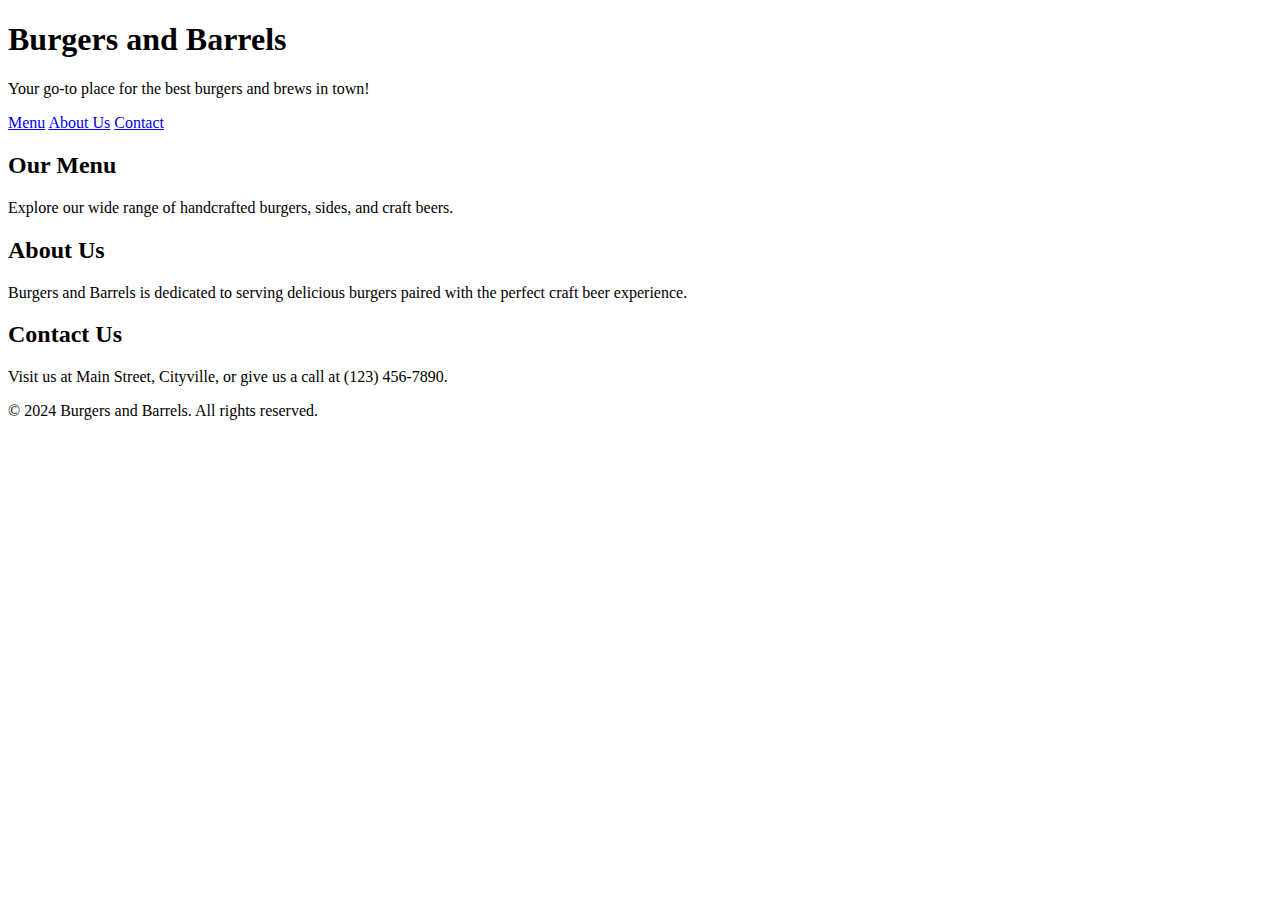
==== burgers/index.html @ b440b51f "Add files via upload" ====
<!DOCTYPE html>
<html lang="en">
<head>
    <meta charset="UTF-8">
    <meta http-equiv="X-UA-Compatible" content="IE=edge">
    <meta name="viewport" content="width=device-width, initial-scale=1.0">
    <title>Burgers and Barrels</title>
    <link rel="stylesheet" href="styles.css"> <!-- Link to external CSS -->
</head>
<body>

    <!-- Header -->
    <header>
        <h1>Burgers and Barrels</h1>
        <p>Your go-to place for the best burgers and brews in town!</p>
    </header>

    <!-- Navigation Bar -->
    <nav>
        <a href="#menu">Menu</a>
        <a href="#about">About Us</a>
        <a href="#contact">Contact</a>
    </nav>

    <!-- Main Content -->
    <main>
        <section id="menu">
            <h2>Our Menu</h2>
            <p>Explore our wide range of handcrafted burgers, sides, and craft beers.</p>
        </section>

        <section id="about">
            <h2>About Us</h2>
            <p>Burgers and Barrels is dedicated to serving delicious burgers paired with the perfect craft beer experience.</p>
        </section>

        <section id="contact">
            <h2>Contact Us</h2>
            <p>Visit us at Main Street, Cityville, or give us a call at (123) 456-7890.</p>
        </section>
    </main>

    <!-- Footer -->
    <footer>
        <p>&copy; 2024 Burgers and Barrels. All rights reserved.</p>
    </footer>

</body>
</html>
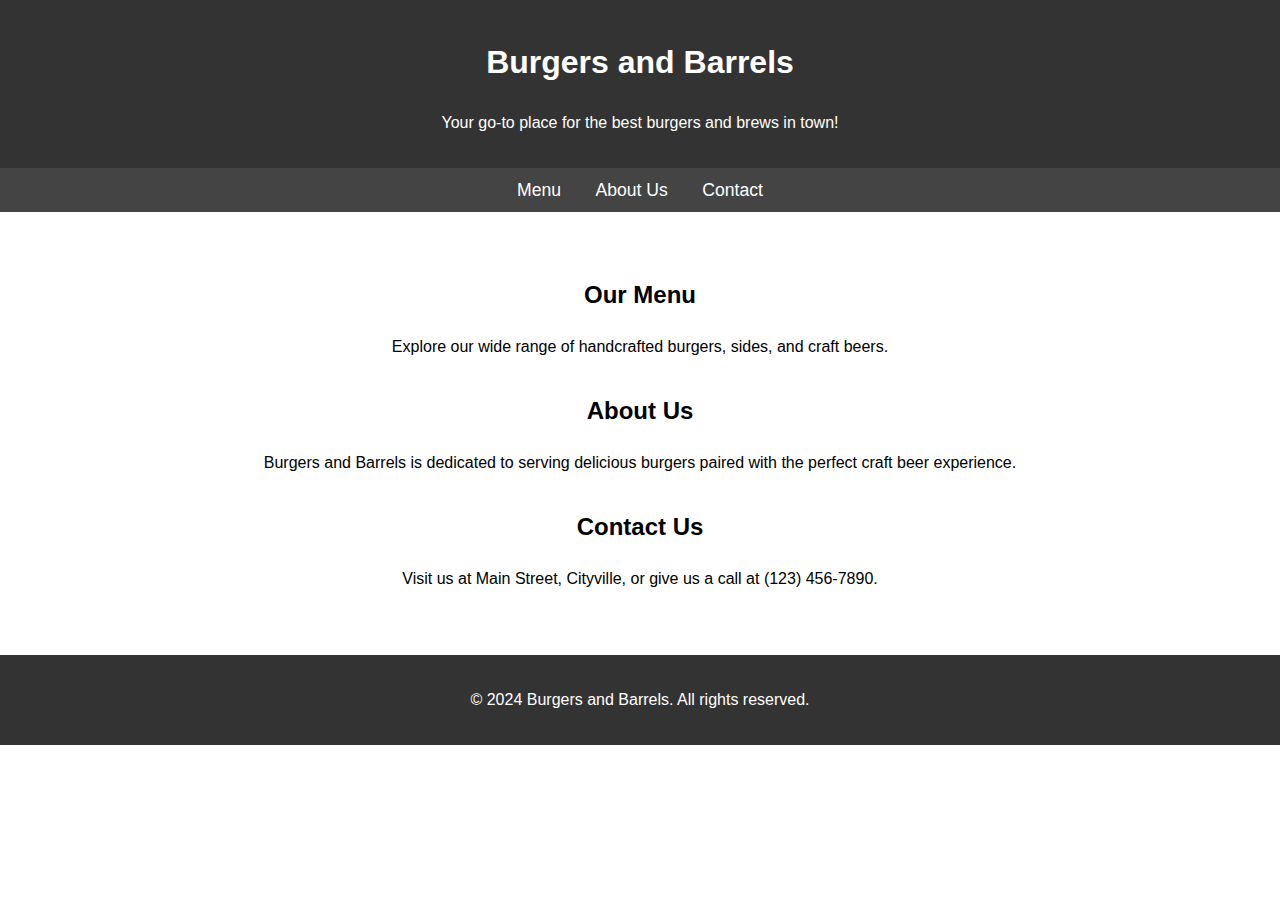
==== commit 80254346: "Update index.html" ====
--- a/burgers/index.html
+++ b/burgers/index.html
@@ -5,7 +5,7 @@
     <meta http-equiv="X-UA-Compatible" content="IE=edge">
     <meta name="viewport" content="width=device-width, initial-scale=1.0">
     <title>Burgers and Barrels</title>
-    <link rel="stylesheet" href="styles.css"> <!-- Link to external CSS -->
+    <link rel="stylesheet" href="style.css"> <!-- Link to external CSS -->
 </head>
 <body>
 
--- a/burgers/style.css
+++ b/burgers/style.css
@@ -0,0 +1,45 @@
+body {
+  font-family: Arial, sans-serif;
+  margin: 0;
+  padding: 0;
+  line-height: 1.6;
+}
+
+header {
+  background-color: #333;
+  color: #fff;
+  text-align: center;
+  padding: 1rem 0;
+}
+
+nav {
+  background-color: #444;
+  padding: 0.5rem;
+  text-align: center;
+}
+
+nav a {
+  color: #fff;
+  margin: 0 15px;
+  text-decoration: none;
+  font-size: 1.1rem;
+}
+
+main {
+  padding: 2rem;
+  text-align: center;
+}
+
+section {
+  margin: 2rem 0;
+}
+
+footer {
+  background-color: #333;
+  color: #fff;
+  text-align: center;
+  padding: 1rem 0;
+  position: relative;
+  bottom: 0;
+  width: 100%;
+}
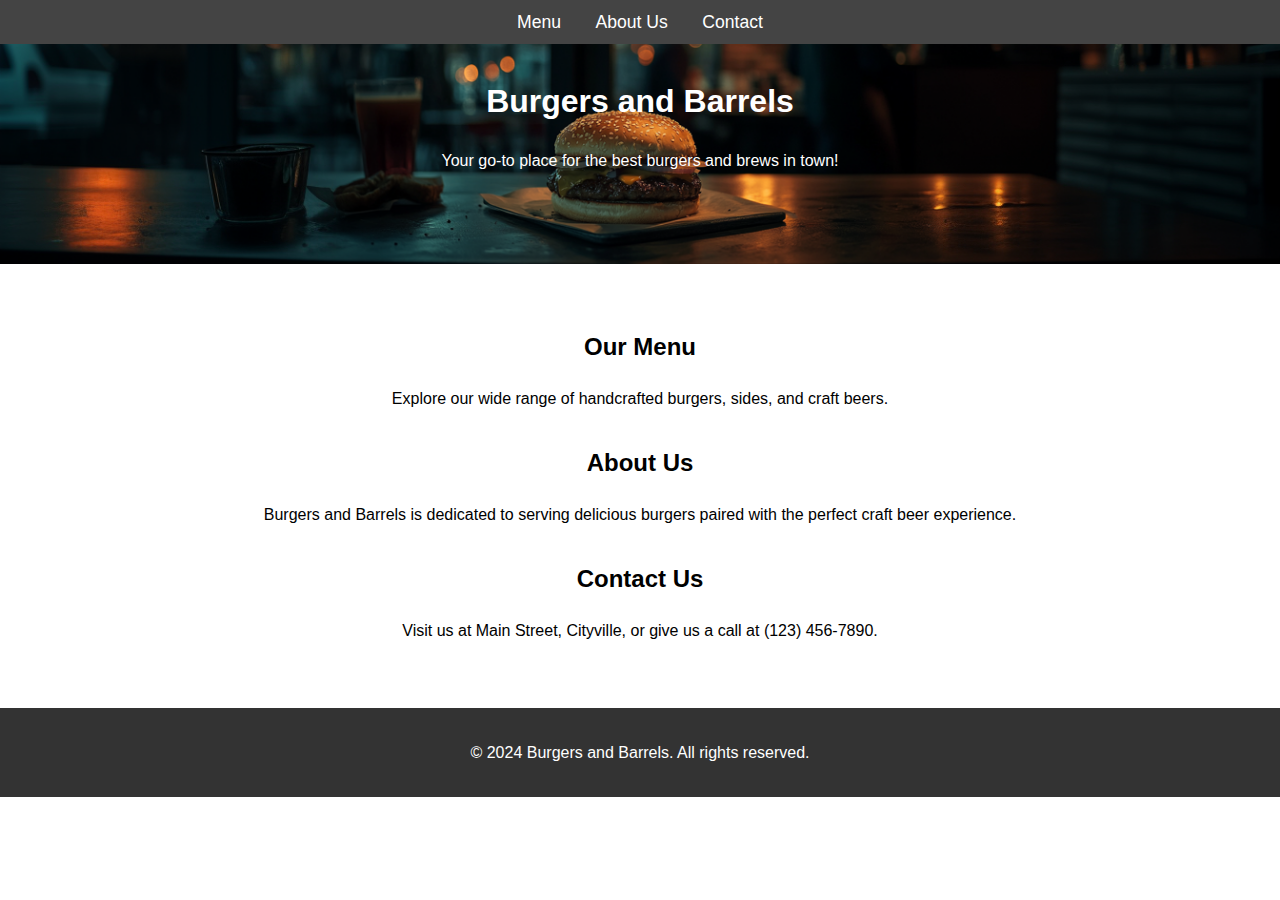
==== commit 25018241: "Add files via upload" ====
--- a/burgers/index.html
+++ b/burgers/index.html
@@ -8,6 +8,11 @@
     <link rel="stylesheet" href="style.css"> <!-- Link to external CSS -->
 </head>
 <body>
+    <nav>
+        <a href="#menu">Menu</a>
+        <a href="#about">About Us</a>
+        <a href="#contact">Contact</a>
+    </nav>
 
     <!-- Header -->
     <header>
@@ -16,11 +21,7 @@
     </header>
 
     <!-- Navigation Bar -->
-    <nav>
-        <a href="#menu">Menu</a>
-        <a href="#about">About Us</a>
-        <a href="#contact">Contact</a>
-    </nav>
+    
 
     <!-- Main Content -->
     <main>
@@ -46,4 +47,4 @@
     </footer>
 
 </body>
-</html>
+</html>--- a/burgers/style.css
+++ b/burgers/style.css
@@ -1,45 +1,50 @@
 body {
-  font-family: Arial, sans-serif;
-  margin: 0;
-  padding: 0;
-  line-height: 1.6;
-}
-
-header {
-  background-color: #333;
-  color: #fff;
-  text-align: center;
-  padding: 1rem 0;
-}
-
-nav {
-  background-color: #444;
-  padding: 0.5rem;
-  text-align: center;
-}
-
-nav a {
-  color: #fff;
-  margin: 0 15px;
-  text-decoration: none;
-  font-size: 1.1rem;
-}
-
-main {
-  padding: 2rem;
-  text-align: center;
-}
-
-section {
-  margin: 2rem 0;
-}
-
-footer {
-  background-color: #333;
-  color: #fff;
-  text-align: center;
-  padding: 1rem 0;
-  position: relative;
-  bottom: 0;
-  width: 100%;
-}
+    font-family: Arial, sans-serif;
+    margin: 0;
+    padding: 0;
+    line-height: 1.6;
+  }
+  
+  header {
+    background-color: #333;
+    color: #fff;
+    text-align: center;
+    padding: 10px;
+    background-image: url("images/header.png");
+    background-size: cover;
+    background-position: center 60%;
+    height: 200px;
+    
+  }
+  
+  nav {
+    background-color: #444;
+    padding: 0.5rem;
+    text-align: center;
+  }
+  
+  nav a {
+    color: #fff;
+    margin: 0 15px;
+    text-decoration: none;
+    font-size: 1.1rem;
+  }
+  
+  main {
+    padding: 2rem;
+    text-align: center;
+  }
+  
+  section {
+    margin: 2rem 0;
+  }
+  
+  footer {
+    background-color: #333;
+    color: #fff;
+    text-align: center;
+    padding: 1rem 0;
+    position: relative;
+    bottom: 0;
+    width: 100%;
+  }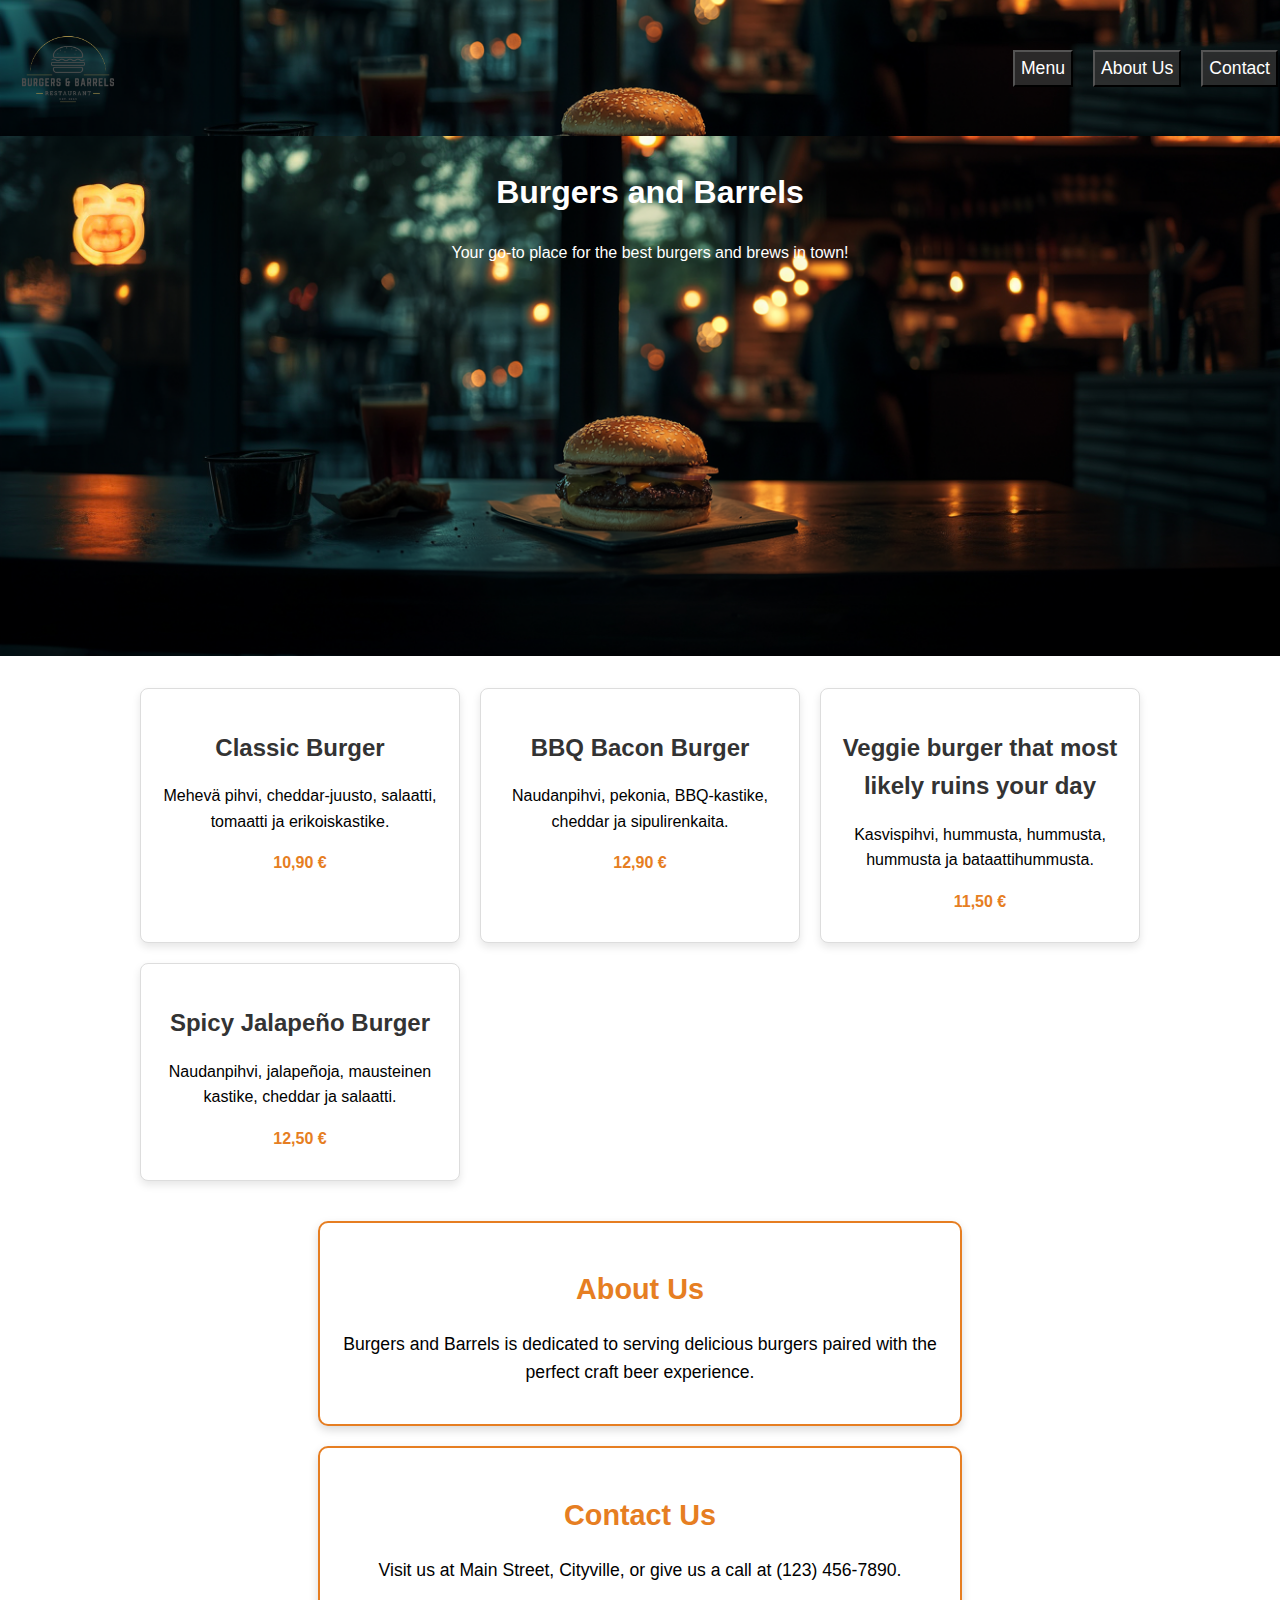
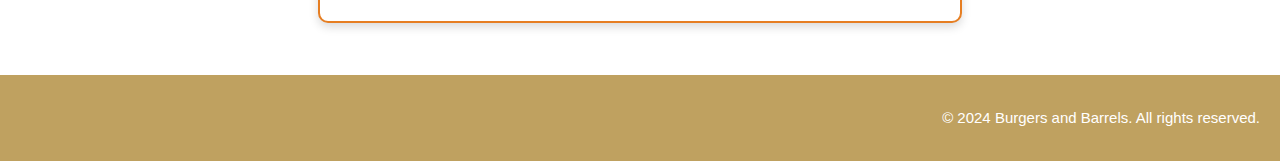
==== commit df36243e: "dlc" ====
--- a/burgers/index.html
+++ b/burgers/index.html
@@ -9,9 +9,10 @@
 </head>
 <body>
     <nav>
-        <a href="#menu">Menu</a>
-        <a href="#about">About Us</a>
-        <a href="#contact">Contact</a>
+        <img src="images/BB_vector.png" alt="Logo" class="logo">
+        <button href="#menu">Menu</button>
+        <button href="#about">About Us</button>
+        <button href="#contact">Contact</button>
     </nav>
 
     <!-- Header -->
@@ -25,22 +26,45 @@
 
     <!-- Main Content -->
     <main>
-        <section id="menu">
-            <h2>Our Menu</h2>
-            <p>Explore our wide range of handcrafted burgers, sides, and craft beers.</p>
-        </section>
+        <section class="menu">
+            <div class="menu-card">
+              <h2>Classic Burger</h2>
+              <p>Mehevä pihvi, cheddar-juusto, salaatti, tomaatti ja erikoiskastike. </p>
+              <p class="price">10,90 €</p>
+            </div>
+        
+            <div class="menu-card">
+              <h2>BBQ Bacon Burger</h2>
+              <p>Naudanpihvi, pekonia, BBQ-kastike, cheddar ja sipulirenkaita.</p>
+              <p class="price">12,90 €</p>
+            </div>
+        
+            <div class="menu-card">
+              <h2>Veggie burger that most likely ruins your day</h2>
+              <p>Kasvispihvi, hummusta, hummusta, hummusta ja bataattihummusta.</p>
+              <p class="price">11,50 €</p>
+            </div>
+        
+            <div class="menu-card">
+              <h2>Spicy Jalapeño Burger</h2>
+              <p>Naudanpihvi, jalapeñoja, mausteinen kastike, cheddar ja salaatti.</p>
+              <p class="price">12,50 €</p>
+            </div>
+          </section>
 
-        <section id="about">
+          <article id="about">
             <h2>About Us</h2>
             <p>Burgers and Barrels is dedicated to serving delicious burgers paired with the perfect craft beer experience.</p>
-        </section>
-
-        <section id="contact">
+        </article>
+    
+        <article id="contact">
             <h2>Contact Us</h2>
             <p>Visit us at Main Street, Cityville, or give us a call at (123) 456-7890.</p>
-        </section>
+        </article>
+    
     </main>
 
+ 
     <!-- Footer -->
     <footer>
         <p>&copy; 2024 Burgers and Barrels. All rights reserved.</p>
--- a/burgers/style.css
+++ b/burgers/style.css
@@ -1,50 +1,145 @@
 body {
-    font-family: Arial, sans-serif;
-    margin: 0;
-    padding: 0;
-    line-height: 1.6;
-  }
+  font-family: Arial, sans-serif;
+  margin: 0;
+  padding: 0;
+  line-height: 1.6;
+}
+
+header, nav {
+  background-image: url("images/header.png"); /* Using the same image for both sections */
+  background-size: cover; /* The image will cover the entire area */
+  background-position: center; /* Position the image at the center */
+  width: 100%; /* Make the background cover the full width */
+}
+
+header {
+  color: #fff;
+  text-align: center;
+  padding: 10px;
+  height: 500px; /* Adjust the height for the header image */
+  background-color: rgba(51, 51, 51, 0.5); /* Dark overlay */
+  margin-top: 0; /* Remove any margin */
+}
+
+nav {
   
-  header {
-    background-color: #333;
-    color: #fff;
-    text-align: center;
-    padding: 10px;
-    background-image: url("images/header.png");
-    background-size: cover;
-    background-position: center 60%;
-    height: 200px;
-    
-  }
-  
-  nav {
-    background-color: #444;
-    padding: 0.5rem;
-    text-align: center;
-  }
-  
-  nav a {
-    color: #fff;
-    margin: 0 15px;
-    text-decoration: none;
-    font-size: 1.1rem;
-  }
-  
-  main {
-    padding: 2rem;
-    text-align: center;
-  }
-  
-  section {
-    margin: 2rem 0;
-  }
-  
-  footer {
-    background-color: #333;
-    color: #fff;
-    text-align: center;
-    padding: 1rem 0;
-    position: relative;
-    bottom: 0;
-    width: 100%;
-  }+  display: flex; /* Use flexbox to align items */
+  align-items: center; /* Vertically center the nav items */
+  padding: 0.5rem;
+  position: relative;
+  z-index: 10; /* Keep the nav on top of the header */
+}
+
+nav .logo {
+  height: 120px;
+  width: 120px;
+  margin-right: auto; /* Push the buttons to the right */
+}
+
+nav button {
+  color: #ffffff;
+  margin: 0 10px; /* Adds consistent space between buttons */
+  text-decoration: none;
+  font-size: 1.1rem;
+  background-color: rgba(51, 51, 51, 0.8); /* Transparent background for buttons */
+  padding: 6px;
+  transition: background-color 0.3s, transform 0.2s; /* Smooth transition */
+}
+
+nav button:hover {
+  background-color: #333; /* Change background on hover */
+  transform: scale(1.1); /* Slightly enlarge button on hover */
+}
+
+main {
+  box-sizing: border-box;
+  padding: 2rem;
+  text-align: center;
+  display: flex;
+  flex-direction: column;
+  align-items: center;
+  min-height: 100vh;
+  width: 100%;
+}
+
+section.menu {
+  display: grid;
+  grid-template-columns: repeat(auto-fit, minmax(250px, 1fr));
+  gap: 20px;
+  width: 100%;
+  max-width: 1000px;
+  margin-bottom: 40px;
+}
+
+.menu-card {
+  background-color: white;
+  border: 1px solid #ddd;
+  border-radius: 8px;
+  padding: 20px;
+  box-shadow: 0 4px 8px rgba(0, 0, 0, 0.1);
+  transition: transform 0.3s ease;
+}
+
+.menu-card:hover {
+  transform: translateY(-5px);
+}
+
+.menu-card h2 {
+  font-size: 1.5em;
+  margin-bottom: 10px;
+  color: #333;
+}
+
+.menu-card p {
+  font-size: 1em;
+  margin-bottom: 8px;
+}
+
+.price {
+  font-weight: bold;
+  color: #e67e22;
+  font-size: 1.2em;
+}
+
+article {
+  background-color: #fff;
+  border: 2px solid #e67e22;
+  border-radius: 10px;
+  padding: 20px;
+  margin-bottom: 20px;
+  width: 90%;
+  max-width: 600px;
+  box-shadow: 0 4px 10px rgba(0, 0, 0, 0.15);
+  transition: transform 0.3s ease, box-shadow 0.3s ease;
+}
+
+article:hover {
+  transform: translateY(-5px);
+  box-shadow: 0 8px 15px rgba(0, 0, 0, 0.2);
+}
+
+article h2 {
+  color: #e67e22;
+  font-size: 1.8em;
+  margin-bottom: 10px;
+}
+
+article p {
+  font-size: 1.1em;
+  line-height: 1.6;
+}
+
+footer {
+  background-color: #bfa160;
+  color: #fff;
+  text-align: right;
+  padding: 1rem 0;
+  position: relative;
+  bottom: 0;
+  width: 100%;
+}
+
+footer p {
+  padding-right: 20px;
+  font-size: 15px;
+}
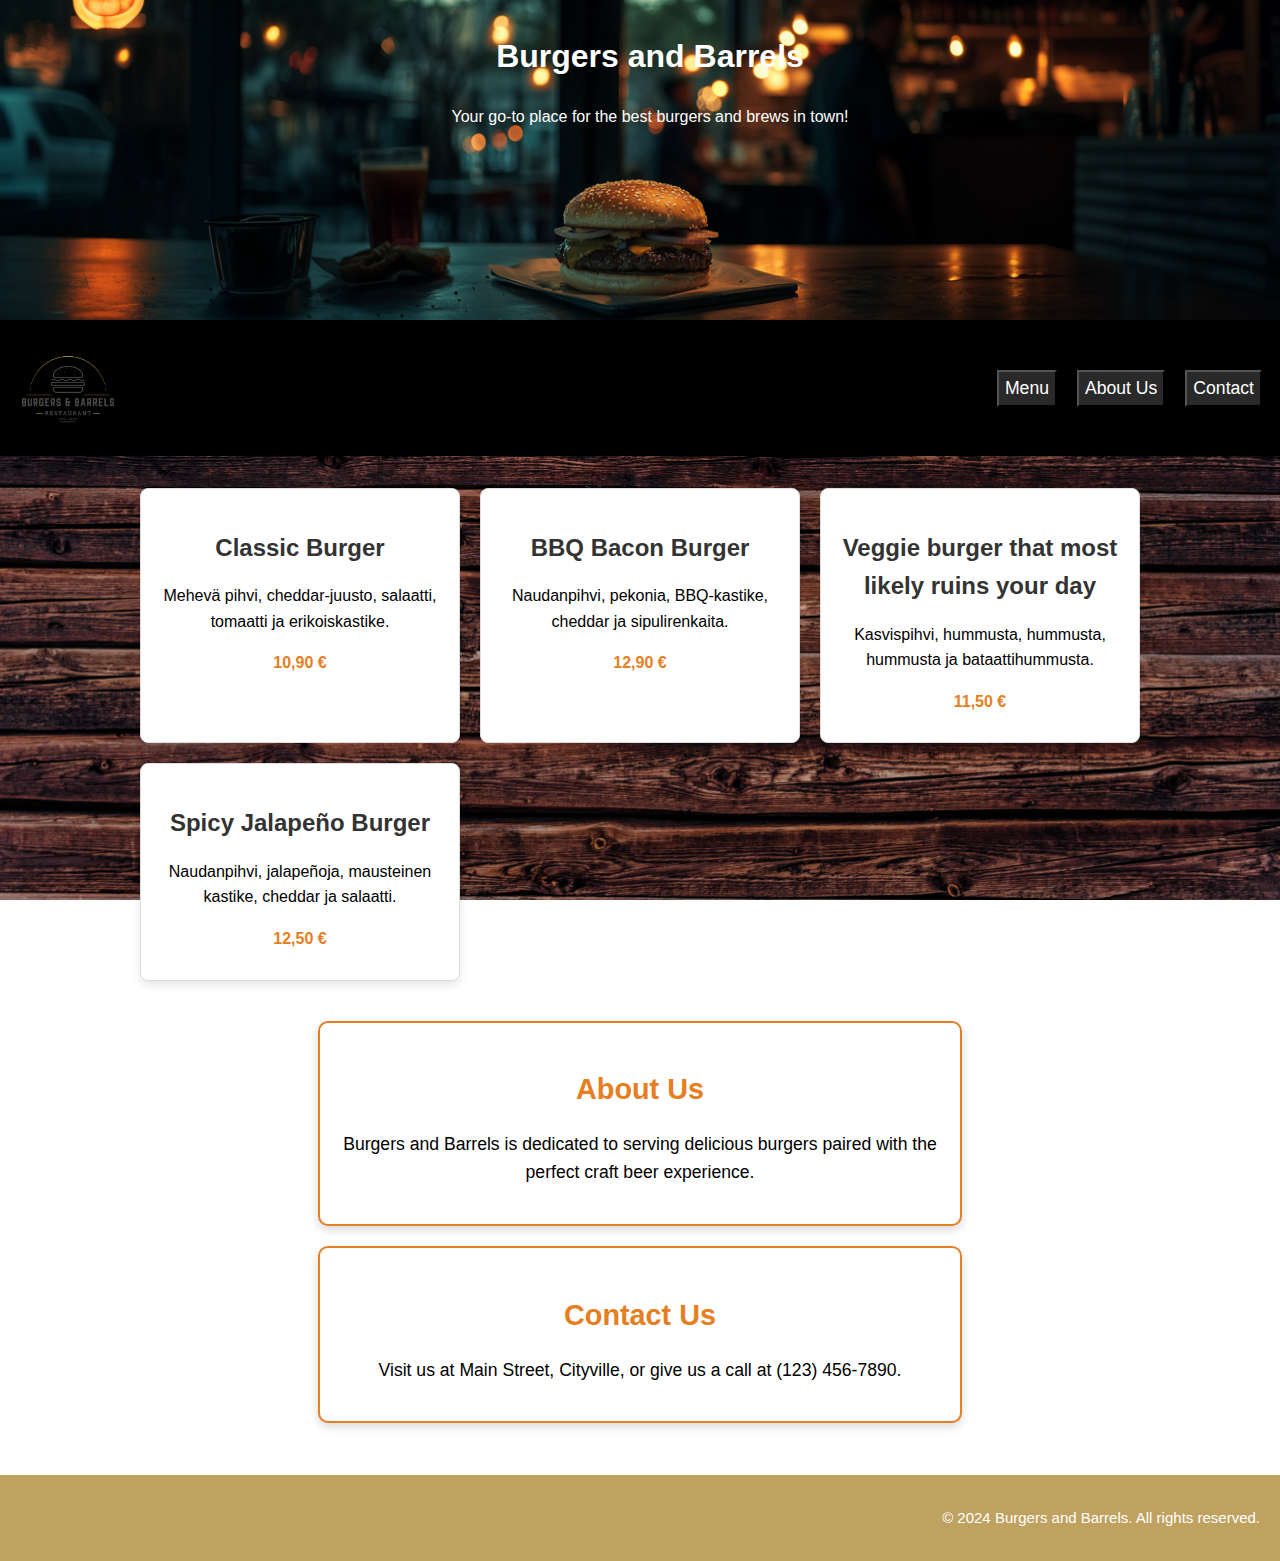
==== commit 51a37214: "dlc" ====
--- a/burgers/index.html
+++ b/burgers/index.html
@@ -8,12 +8,6 @@
     <link rel="stylesheet" href="style.css"> <!-- Link to external CSS -->
 </head>
 <body>
-    <nav>
-        <img src="images/BB_vector.png" alt="Logo" class="logo">
-        <button href="#menu">Menu</button>
-        <button href="#about">About Us</button>
-        <button href="#contact">Contact</button>
-    </nav>
 
     <!-- Header -->
     <header>
@@ -22,7 +16,12 @@
     </header>
 
     <!-- Navigation Bar -->
-    
+    <nav>
+        <img src="images/BB_vector.png" alt="Logo" class="logo">
+        <button href="#menu">Menu</button>
+        <button href="#about">About Us</button>
+        <button href="#contact">Contact</button>
+    </nav>
 
     <!-- Main Content -->
     <main>
--- a/burgers/style.css
+++ b/burgers/style.css
@@ -3,9 +3,16 @@
   margin: 0;
   padding: 0;
   line-height: 1.6;
+  overflow-x: hidden; /* Prevent horizontal scroll */
+  background-image: url("images/seina2.jpg");
+  background-size: cover; /* Make the image cover the entire viewport */
+  background-repeat: no-repeat; /* Prevent tiling */
+  background-position: center; /* Center the image */
+  height: 100vh; /* Set the body height to the full viewport */
 }
 
-header, nav {
+
+header {
   background-image: url("images/header.png"); /* Using the same image for both sections */
   background-size: cover; /* The image will cover the entire area */
   background-position: center; /* Position the image at the center */
@@ -16,13 +23,13 @@
   color: #fff;
   text-align: center;
   padding: 10px;
-  height: 500px; /* Adjust the height for the header image */
+  height: 300px; /* Adjust the height for the header image */
   background-color: rgba(51, 51, 51, 0.5); /* Dark overlay */
   margin-top: 0; /* Remove any margin */
 }
 
 nav {
-  
+  background-color: black;
   display: flex; /* Use flexbox to align items */
   align-items: center; /* Vertically center the nav items */
   padding: 0.5rem;
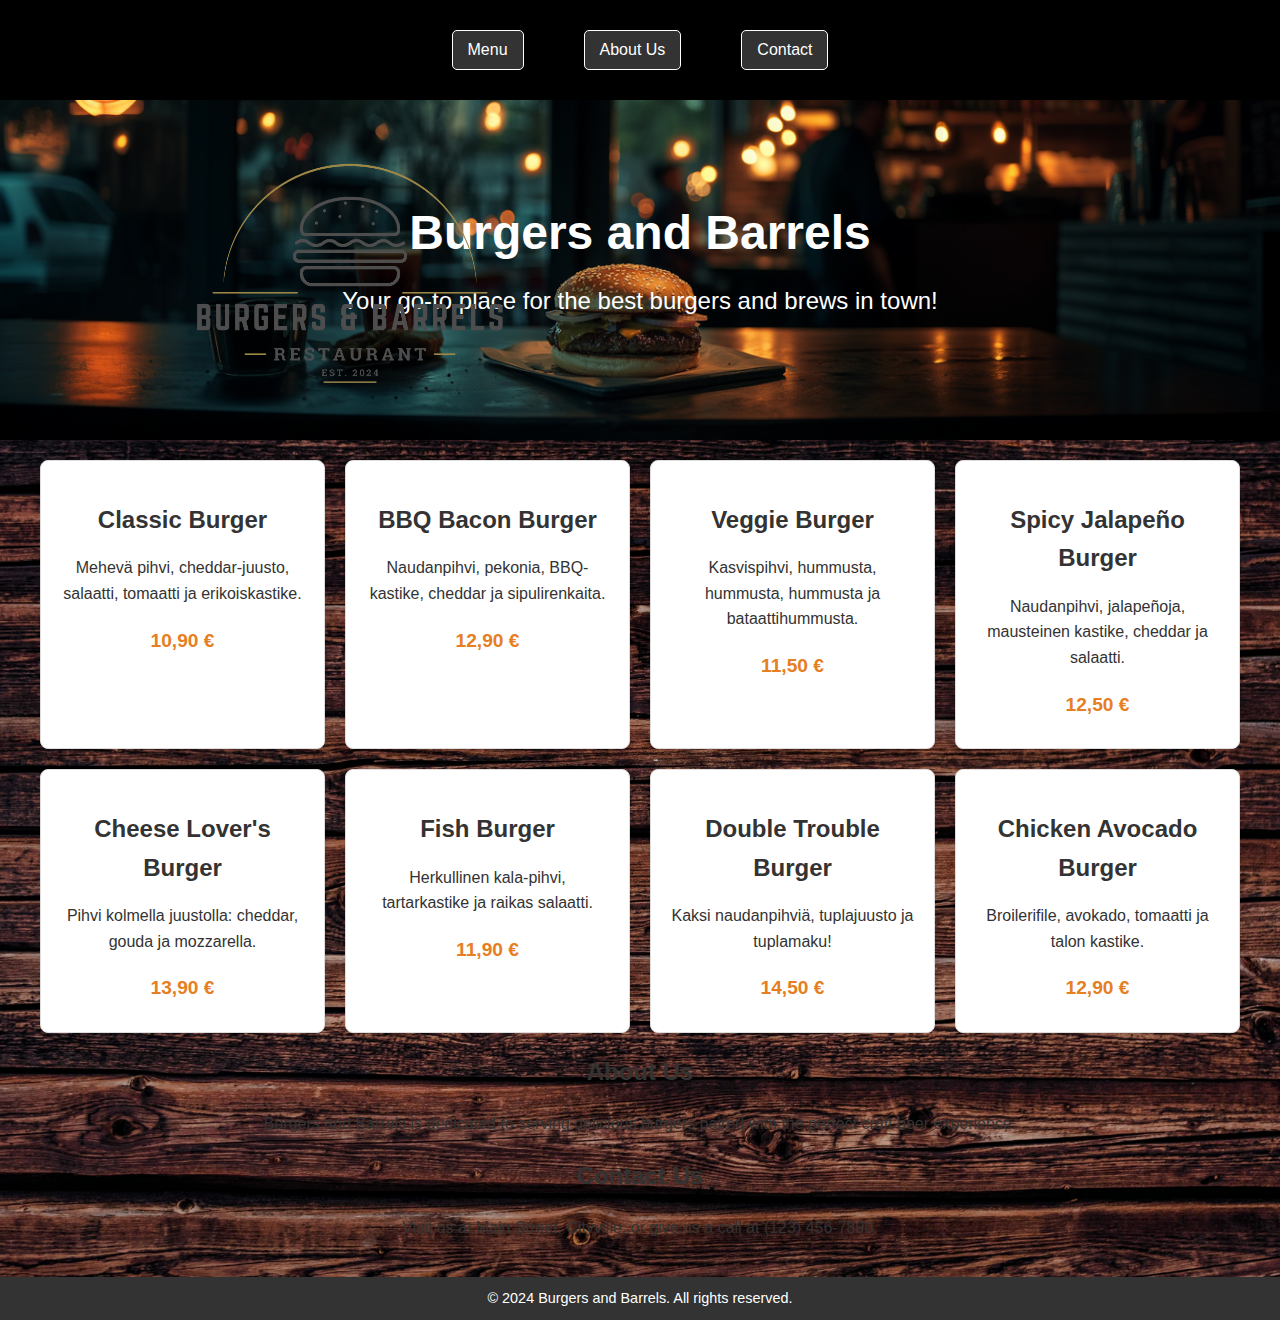
==== commit 90703c45: "dlc" ====
--- a/burgers/index.html
+++ b/burgers/index.html
@@ -8,60 +8,83 @@
     <link rel="stylesheet" href="style.css"> <!-- Link to external CSS -->
 </head>
 <body>
+   <!-- Navigation Bar -->
+   <nav>
+        
+    <button href="#menu">Menu</button>
+    <button href="#about">About Us</button>
+    <button href="#contact">Contact</button>
+</nav>
 
     <!-- Header -->
     <header>
-        <h1>Burgers and Barrels</h1>
-        <p>Your go-to place for the best burgers and brews in town!</p>
+        <img src="images/BB_vector.png" alt="Logo" class="logo">
+        <div class="text-content">
+          <h1>Burgers and Barrels</h1>
+          <p>Your go-to place for the best burgers and brews in town!</p>
+        </div>
     </header>
 
-    <!-- Navigation Bar -->
-    <nav>
-        <img src="images/BB_vector.png" alt="Logo" class="logo">
-        <button href="#menu">Menu</button>
-        <button href="#about">About Us</button>
-        <button href="#contact">Contact</button>
-    </nav>
+   
 
     <!-- Main Content -->
     <main>
-        <section class="menu">
-            <div class="menu-card">
+      <section class="menu">
+          <!-- Kortit -->
+          <div class="menu-card">
               <h2>Classic Burger</h2>
               <p>Mehevä pihvi, cheddar-juusto, salaatti, tomaatti ja erikoiskastike. </p>
               <p class="price">10,90 €</p>
-            </div>
-        
-            <div class="menu-card">
+          </div>
+          <div class="menu-card">
               <h2>BBQ Bacon Burger</h2>
               <p>Naudanpihvi, pekonia, BBQ-kastike, cheddar ja sipulirenkaita.</p>
               <p class="price">12,90 €</p>
-            </div>
-        
-            <div class="menu-card">
-              <h2>Veggie burger that most likely ruins your day</h2>
+          </div>
+          <div class="menu-card">
+              <h2>Veggie Burger</h2>
               <p>Kasvispihvi, hummusta, hummusta, hummusta ja bataattihummusta.</p>
               <p class="price">11,50 €</p>
-            </div>
-        
-            <div class="menu-card">
+          </div>
+          <div class="menu-card">
               <h2>Spicy Jalapeño Burger</h2>
               <p>Naudanpihvi, jalapeñoja, mausteinen kastike, cheddar ja salaatti.</p>
               <p class="price">12,50 €</p>
-            </div>
-          </section>
-
-          <article id="about">
-            <h2>About Us</h2>
-            <p>Burgers and Barrels is dedicated to serving delicious burgers paired with the perfect craft beer experience.</p>
-        </article>
-    
-        <article id="contact">
-            <h2>Contact Us</h2>
-            <p>Visit us at Main Street, Cityville, or give us a call at (123) 456-7890.</p>
-        </article>
-    
-    </main>
+          </div>
+          <div class="menu-card">
+              <h2>Cheese Lover's Burger</h2>
+              <p>Pihvi kolmella juustolla: cheddar, gouda ja mozzarella.</p>
+              <p class="price">13,90 €</p>
+          </div>
+          <div class="menu-card">
+              <h2>Fish Burger</h2>
+              <p>Herkullinen kala-pihvi, tartarkastike ja raikas salaatti.</p>
+              <p class="price">11,90 €</p>
+          </div>
+          <div class="menu-card">
+              <h2>Double Trouble Burger</h2>
+              <p>Kaksi naudanpihviä, tuplajuusto ja tuplamaku!</p>
+              <p class="price">14,50 €</p>
+          </div>
+          <div class="menu-card">
+              <h2>Chicken Avocado Burger</h2>
+              <p>Broilerifile, avokado, tomaatti ja talon kastike.</p>
+              <p class="price">12,90 €</p>
+          </div>
+      </section>
+  
+      <!-- About Us -->
+      <section class="about" id="about">
+          <h2>About Us</h2>
+          <p>Burgers and Barrels is dedicated to serving delicious burgers paired with the perfect craft beer experience.</p>
+      </section>
+  
+      <!-- Contact Us -->
+      <section class="contact" id="contact">
+          <h2>Contact Us</h2>
+          <p>Visit us at Main Street, Cityville, or give us a call at (123) 456-7890.</p>
+      </section>
+  </main>
 
  
     <!-- Footer -->
--- a/burgers/style.css
+++ b/burgers/style.css
@@ -1,81 +1,103 @@
+/* Yleiset tyylit */
 body {
   font-family: Arial, sans-serif;
   margin: 0;
   padding: 0;
   line-height: 1.6;
-  overflow-x: hidden; /* Prevent horizontal scroll */
+  overflow-x: hidden; /* Poistetaan vaakasuuntainen vieritys */
   background-image: url("images/seina2.jpg");
-  background-size: cover; /* Make the image cover the entire viewport */
-  background-repeat: no-repeat; /* Prevent tiling */
-  background-position: center; /* Center the image */
-  height: 100vh; /* Set the body height to the full viewport */
-}
-
-
+  background-size: cover;
+  background-repeat: no-repeat;
+  background-position: center;
+  color: #333;
+}
+
+/* Header-osio */
 header {
-  background-image: url("images/header.png"); /* Using the same image for both sections */
-  background-size: cover; /* The image will cover the entire area */
-  background-position: center; /* Position the image at the center */
-  width: 100%; /* Make the background cover the full width */
-}
-
-header {
-  color: #fff;
-  text-align: center;
-  padding: 10px;
-  height: 300px; /* Adjust the height for the header image */
-  background-color: rgba(51, 51, 51, 0.5); /* Dark overlay */
-  margin-top: 0; /* Remove any margin */
-}
-
+  position: relative;
+  display: flex;
+  align-items: center; /* Keskittää sisällön pystysuunnassa */
+  justify-content: center; /* Keskittää sisällön vaakasuunnassa */
+  padding: 20px;
+  height: 300px;
+  background-color: rgba(0, 0, 0, 0.8); /* Tumma läpinäkyvä tausta */
+  flex-wrap: wrap; /* Sallii joustavan sisällön */
+  background-image: url("images/header.png");
+  background-size: cover; /* Kuvan koko täyttämään koko alue */
+  background-position: center 55%; /* Keskittää kuvan ja siirtää sitä hieman ylöspäin */
+  
+}
+
+/* Logo vasemmalle */
+header .logo {
+  width: 400px; /* Suurempi kuva työpöydällä */
+  height: auto; /* Säilyttää mittasuhteet */
+  position: absolute;
+  left: 150px; /* Kiinnitetään logo vasempaan laitaan */
+  top: 50%;
+  transform: translateY(-50%); /* Pystykeskitys */
+}
+
+/* Keskitetty tekstisisältö */
+header .text-content {
+  flex: 1;
+  text-align: center; /* Tekstit keskitetty */
+  display: flex;
+  justify-content: center;
+  flex-direction: column;
+}
+
+header h1 {
+  color: white;
+  font-size: 3rem; /* Suurempi otsikko työpöydällä */
+  margin: 0;
+}
+
+header p {
+  color: white;
+  font-size: 1.5rem; /* Suurempi kappaleteksti työpöydällä */
+  margin-top: 10px;
+}
+
+/* Navigaatiopalkki */
 nav {
   background-color: black;
-  display: flex; /* Use flexbox to align items */
-  align-items: center; /* Vertically center the nav items */
-  padding: 0.5rem;
-  position: relative;
-  z-index: 10; /* Keep the nav on top of the header */
-}
-
-nav .logo {
-  height: 120px;
-  width: 120px;
-  margin-right: auto; /* Push the buttons to the right */
+  display: flex;
+  justify-content: center; /* Keskittää navigaation */
+  align-items: center;
+  flex-wrap: wrap;
+  
 }
 
 nav button {
-  color: #ffffff;
-  margin: 0 10px; /* Adds consistent space between buttons */
-  text-decoration: none;
-  font-size: 1.1rem;
-  background-color: rgba(51, 51, 51, 0.8); /* Transparent background for buttons */
-  padding: 6px;
-  transition: background-color 0.3s, transform 0.2s; /* Smooth transition */
+  background-color: rgba(255, 255, 255, 0.2);
+  color: white;
+  border: 1.5px solid white;
+  border-radius: 5px;
+  padding: 10px 15px;
+  margin: 30px;
+  font-size: 1rem;
+  cursor: pointer;
+  transition: background-color 0.3s, transform 0.2s;
 }
 
 nav button:hover {
-  background-color: #333; /* Change background on hover */
-  transform: scale(1.1); /* Slightly enlarge button on hover */
-}
-
+  background-color: #e67e22;
+  transform: scale(1.1);
+}
+
+/* Pääsisältö */
 main {
-  box-sizing: border-box;
-  padding: 2rem;
+  padding: 20px;
   text-align: center;
-  display: flex;
-  flex-direction: column;
-  align-items: center;
-  min-height: 100vh;
-  width: 100%;
 }
 
 section.menu {
   display: grid;
   grid-template-columns: repeat(auto-fit, minmax(250px, 1fr));
   gap: 20px;
-  width: 100%;
-  max-width: 1000px;
-  margin-bottom: 40px;
+  max-width: 1200px;
+  margin: 0 auto;
 }
 
 .menu-card {
@@ -84,7 +106,7 @@
   border-radius: 8px;
   padding: 20px;
   box-shadow: 0 4px 8px rgba(0, 0, 0, 0.1);
-  transition: transform 0.3s ease;
+  transition: transform 0.3s;
 }
 
 .menu-card:hover {
@@ -92,61 +114,96 @@
 }
 
 .menu-card h2 {
-  font-size: 1.5em;
+  font-size: 1.5rem;
+  color: #333;
   margin-bottom: 10px;
-  color: #333;
 }
 
 .menu-card p {
-  font-size: 1em;
+  font-size: 1rem;
   margin-bottom: 8px;
 }
 
-.price {
+.menu-card .price {
   font-weight: bold;
   color: #e67e22;
-  font-size: 1.2em;
-}
-
+  font-size: 1.2rem;
+}
+
+/* Artikkelit */
 article {
-  background-color: #fff;
+  background-color: white;
   border: 2px solid #e67e22;
   border-radius: 10px;
   padding: 20px;
-  margin-bottom: 20px;
-  width: 90%;
-  max-width: 600px;
-  box-shadow: 0 4px 10px rgba(0, 0, 0, 0.15);
-  transition: transform 0.3s ease, box-shadow 0.3s ease;
-}
-
-article:hover {
-  transform: translateY(-5px);
-  box-shadow: 0 8px 15px rgba(0, 0, 0, 0.2);
+  margin: 20px auto;
+  max-width: 800px;
+  box-shadow: 0 4px 8px rgba(0, 0, 0, 0.1);
+  text-align: left;
 }
 
 article h2 {
   color: #e67e22;
-  font-size: 1.8em;
+  font-size: 2rem;
   margin-bottom: 10px;
 }
 
 article p {
-  font-size: 1.1em;
-  line-height: 1.6;
-}
-
+  font-size: 1.1rem;
+}
+
+/* Footer */
 footer {
-  background-color: #bfa160;
-  color: #fff;
-  text-align: right;
-  padding: 1rem 0;
-  position: relative;
-  bottom: 0;
-  width: 100%;
+  background-color: #333;
+  color: white;
+  text-align: center;
+  padding: 10px 0;
 }
 
 footer p {
-  padding-right: 20px;
-  font-size: 15px;
-}
+  font-size: 0.9rem;
+  margin: 0;
+}
+
+/* Responsiiviset tyylit */
+@media screen and (max-width: 768px) {
+  header {
+    height: auto;
+    padding: 10px;
+    flex-direction: column; /* Järjestetään sisältö pystysuuntaan */
+  }
+
+  header .logo {
+    position: relative;
+    margin-bottom: 10px;
+    left: 0;
+    top: 0;
+    transform: none; /* Poistetaan transform mobiilissa */
+  }
+
+  header .text-content {
+    flex: none;
+    text-align: center;
+  }
+
+  header h1 {
+    font-size: 2rem; /* Pienempi otsikko mobiilissa */
+  }
+
+  header p {
+    font-size: 1rem; /* Pienempi kappaleteksti mobiilissa */
+  }
+
+  nav {
+    flex-direction: column; /* Navigaation asettelu pystysuuntaan mobiilissa */
+  }
+
+  nav button {
+    margin: 5px 0;
+    width: 90%;
+  }
+
+  section.menu {
+    grid-template-columns: 1fr; /* Yksi sarake mobiilissa */
+  }
+}
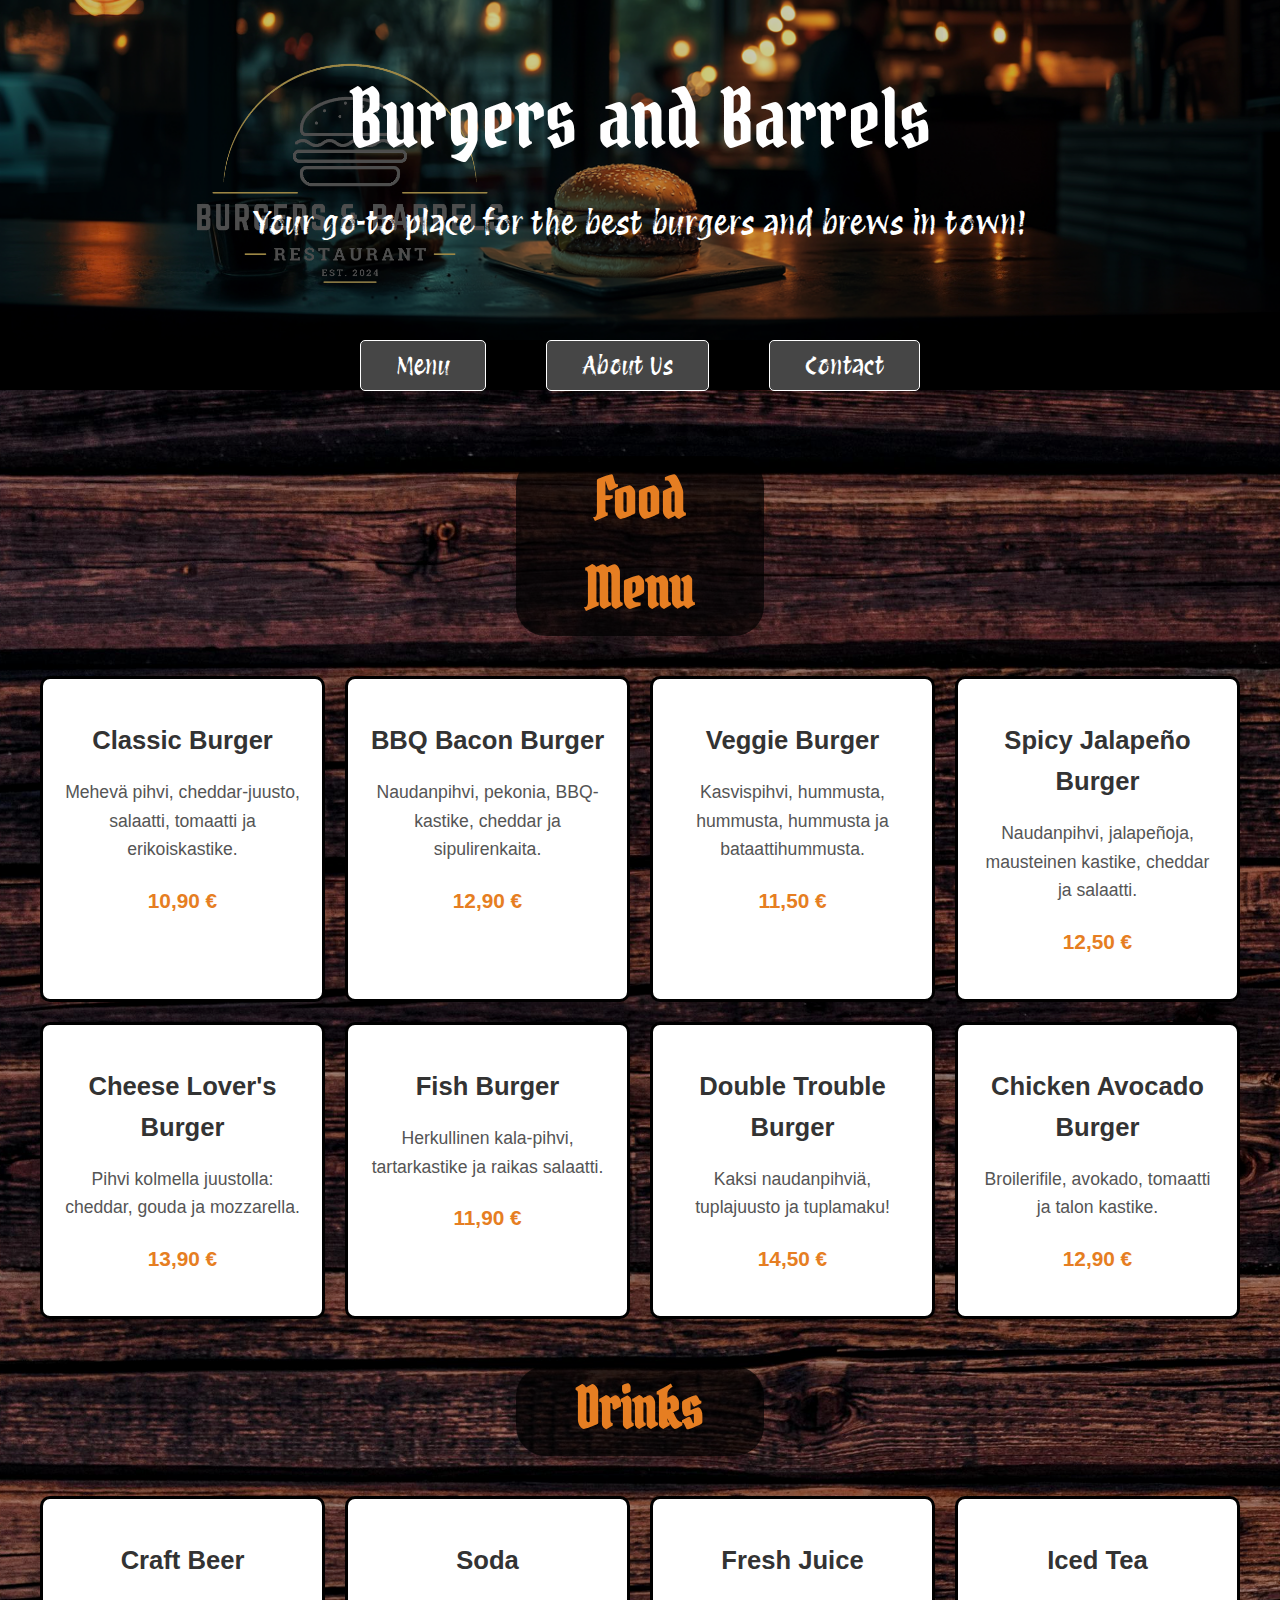
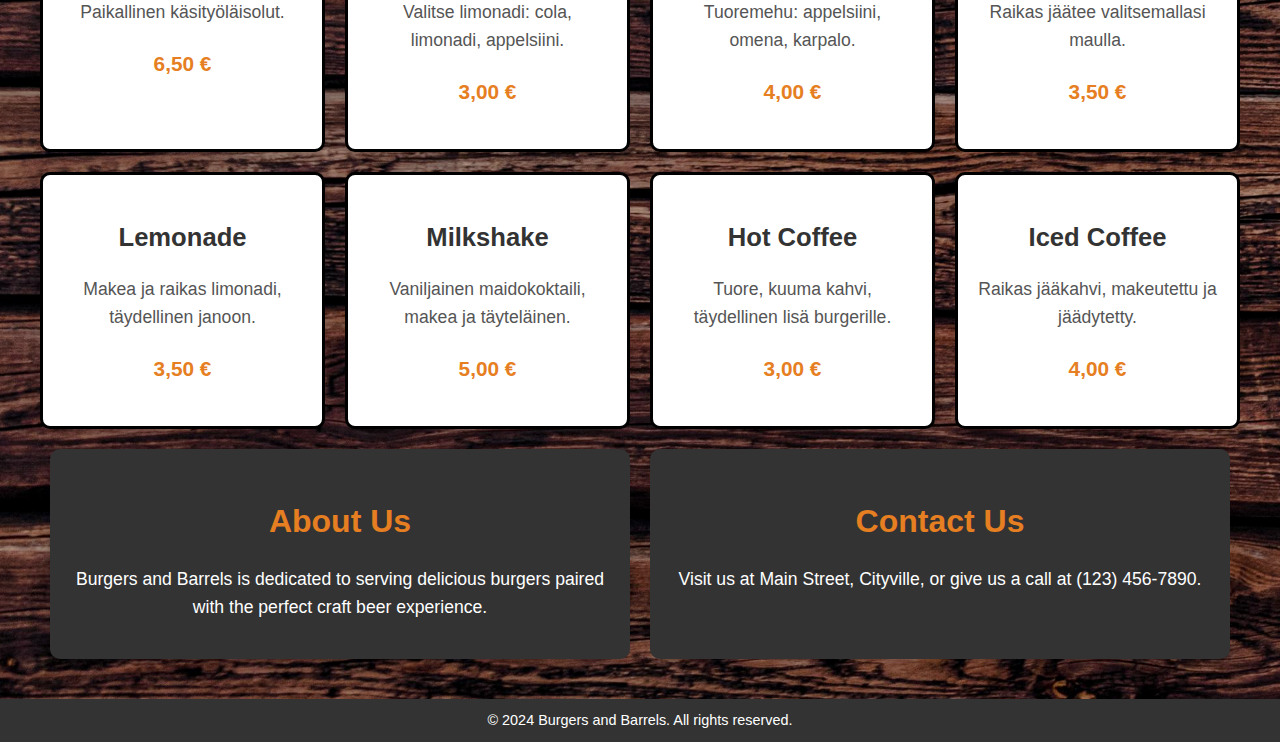
==== commit 5eafd063: "dlc" ====
--- a/burgers/index.html
+++ b/burgers/index.html
@@ -6,15 +6,14 @@
     <meta name="viewport" content="width=device-width, initial-scale=1.0">
     <title>Burgers and Barrels</title>
     <link rel="stylesheet" href="style.css"> <!-- Link to external CSS -->
+    <link rel="preconnect" href="https://fonts.googleapis.com">
+    <link rel="preconnect" href="https://fonts.gstatic.com" crossorigin>
+    <link href="https://fonts.googleapis.com/css2?family=Bokor&display=swap" rel="stylesheet">
+    <link href="https://fonts.googleapis.com/css2?family=Protest+Revolution&display=swap" rel="stylesheet">
+
 </head>
 <body>
-   <!-- Navigation Bar -->
-   <nav>
-        
-    <button href="#menu">Menu</button>
-    <button href="#about">About Us</button>
-    <button href="#contact">Contact</button>
-</nav>
+   
 
     <!-- Header -->
     <header>
@@ -25,10 +24,21 @@
         </div>
     </header>
 
-   
+   <!-- Navigation Bar -->
+   <nav>
+        
+    <button href="#menu">Menu</button>
+    <button href="#about">About Us</button>
+    <button href="#contact">Contact</button>
+</nav>
 
     <!-- Main Content -->
     <main>
+      <section class="menu-title">
+        <h2>Food Menu</h2>
+      </section>
+
+
       <section class="menu">
           <!-- Kortit -->
           <div class="menu-card">
@@ -72,18 +82,76 @@
               <p class="price">12,90 €</p>
           </div>
       </section>
+      <!-- Drinks Otsikko -->
+
+      <section class="drinks-title">
+        <h2>Drinks</h2>
+      </section>
+
+    <!-- Juomien lista -->
+      <section class="drinks-menu">
+        <div class="menu-card">
+            <h2>Craft Beer</h2>
+            <p>Paikallinen käsityöläisolut.</p>
+            <p class="price">6,50 €</p>
+        </div>
+        <div class="menu-card">
+            <h2>Soda</h2>
+            <p>Valitse limonadi: cola, limonadi, appelsiini.</p>
+            <p class="price">3,00 €</p>
+        </div>
+        <div class="menu-card">
+            <h2>Fresh Juice</h2>
+            <p>Tuoremehu: appelsiini, omena, karpalo.</p>
+            <p class="price">4,00 €</p>
+        </div>
+        <div class="menu-card">
+            <h2>Iced Tea</h2>
+            <p>Raikas jäätee valitsemallasi maulla.</p>
+            <p class="price">3,50 €</p>
+        </div>
+        <div class="menu-card">
+          <h2>Lemonade</h2>
+          <p>Makea ja raikas limonadi, täydellinen janoon.</p>
+          <p class="price">3,50 €</p>
+      </div>
+      <div class="menu-card">
+          <h2>Milkshake</h2>
+          <p>Vaniljainen maidokoktaili, makea ja täyteläinen.</p>
+          <p class="price">5,00 €</p>
+      </div>
+      <div class="menu-card">
+          <h2>Hot Coffee</h2>
+          <p>Tuore, kuuma kahvi, täydellinen lisä burgerille.</p>
+          <p class="price">3,00 €</p>
+      </div>
+      <div class="menu-card">
+          <h2>Iced Coffee</h2>
+          <p>Raikas jääkahvi, makeutettu ja jäädytetty.</p>
+          <p class="price">4,00 €</p>
+      </div>
+
+      </section>
+
+
+
+
+
   
-      <!-- About Us -->
-      <section class="about" id="about">
-          <h2>About Us</h2>
-          <p>Burgers and Barrels is dedicated to serving delicious burgers paired with the perfect craft beer experience.</p>
-      </section>
-  
-      <!-- Contact Us -->
-      <section class="contact" id="contact">
-          <h2>Contact Us</h2>
-          <p>Visit us at Main Street, Cityville, or give us a call at (123) 456-7890.</p>
-      </section>
+      <!-- About and Contact sections next to each other at the bottom -->
+<section class="bottom-sections">
+  <div class="about-card">
+      <h2>About Us</h2>
+      <p>Burgers and Barrels is dedicated to serving delicious burgers paired with the perfect craft beer experience.</p>
+  </div>
+
+  <div class="contact-card">
+      <h2>Contact Us</h2>
+      <p>Visit us at Main Street, Cityville, or give us a call at (123) 456-7890.</p>
+  </div>
+</section>
+
+
   </main>
 
  
--- a/burgers/style.css
+++ b/burgers/style.css
@@ -8,8 +8,20 @@
   background-image: url("images/seina2.jpg");
   background-size: cover;
   background-repeat: no-repeat;
-  background-position: center;
+  background-position: 20%;
   color: #333;
+  position: relative; /* Sijoittaa mahdollisen tummennuskerroksen */
+}
+
+body::before {
+  content: '';
+  position: absolute;
+  top: 0;
+  left: 0;
+  width: 100%;
+  height: 100%;
+  background-color: rgba(0, 0, 0, 0.1); /* Tumma läpinäkyvä tausta */
+  z-index: -1; /* Tummennuskerros on taustalla */
 }
 
 /* Header-osio */
@@ -20,12 +32,21 @@
   justify-content: center; /* Keskittää sisällön vaakasuunnassa */
   padding: 20px;
   height: 300px;
-  background-color: rgba(0, 0, 0, 0.8); /* Tumma läpinäkyvä tausta */
   flex-wrap: wrap; /* Sallii joustavan sisällön */
   background-image: url("images/header.png");
   background-size: cover; /* Kuvan koko täyttämään koko alue */
   background-position: center 55%; /* Keskittää kuvan ja siirtää sitä hieman ylöspäin */
-  
+}
+
+header::before {
+  content: '';
+  position: absolute;
+  top: 0;
+  left: 0;
+  width: 100%;
+  height: 100%;
+  background-color: rgba(0, 0, 0, 0.2); /* Tumma läpinäkyvä tausta */
+  z-index: 0; /* Tummennuskerros on taustalla */
 }
 
 /* Logo vasemmalle */
@@ -36,6 +57,7 @@
   left: 150px; /* Kiinnitetään logo vasempaan laitaan */
   top: 50%;
   transform: translateY(-50%); /* Pystykeskitys */
+  z-index: 1; /* Logo on päällä tummennuksen */
 }
 
 /* Keskitetty tekstisisältö */
@@ -45,17 +67,27 @@
   display: flex;
   justify-content: center;
   flex-direction: column;
+  z-index: 1; /* Tekstit ovat päällä tummennuksen */
 }
 
 header h1 {
+  
+  font-family: "Bokor", system-ui;
+  font-weight: 400;
+  font-style: normal;
+  
   color: white;
-  font-size: 3rem; /* Suurempi otsikko työpöydällä */
+  font-size: 5rem; /* Suurempi otsikko työpöydällä */
   margin: 0;
 }
 
 header p {
+  font-family: "Protest Revolution", sans-serif; /* Lisää haluamasi fontti */
+  font-weight: 400; /* Voit säätää painon tarpeen mukaan */
+  font-style: normal; /* Voit säätää tyylin tarpeen mukaan */
+  font-optical-sizing: auto; /* Optimaalinen fontin kokosääntö */
   color: white;
-  font-size: 1.5rem; /* Suurempi kappaleteksti työpöydällä */
+  font-size: 2rem; /* Suurempi kappaleteksti työpöydällä */
   margin-top: 10px;
 }
 
@@ -65,20 +97,36 @@
   display: flex;
   justify-content: center; /* Keskittää navigaation */
   align-items: center;
-  flex-wrap: wrap;
   
+  position: relative;
+  height: 50px; /* Pienempi korkeus */
+}
+
+nav::before {
+  content: '';
+  position: absolute;
+  top: 0;
+  left: 0;
+  width: 100%;
+  height: 100%;
+  background-color: rgba(0, 0, 0, 0.2); /* Tumma läpinäkyvä tausta */
+  z-index: -1; /* Tummennuskerros on taustalla */
 }
 
 nav button {
-  background-color: rgba(255, 255, 255, 0.2);
+  background-color: rgb(70, 70, 70);
   color: white;
   border: 1.5px solid white;
   border-radius: 5px;
-  padding: 10px 15px;
-  margin: 30px;
+  padding: 10px 35px;
+  margin: 30px; /* Vähentänyt marginaalia nappejen välillä */
   font-size: 1rem;
   cursor: pointer;
   transition: background-color 0.3s, transform 0.2s;
+  font-family: "Protest Revolution", sans-serif; /* Lisää haluamasi fontti */
+  font-weight: 400; /* Voit säätää painon tarpeen mukaan */
+  font-style: normal; /* Voit säätää tyylin tarpeen mukaan */
+  font-size: 1.5rem;
 }
 
 nav button:hover {
@@ -86,10 +134,41 @@
   transform: scale(1.1);
 }
 
+
 /* Pääsisältö */
 main {
   padding: 20px;
   text-align: center;
+}
+/* Otsikon tyylit Food Menu ja Drinks */
+section.menu-title,
+section.drinks-title {
+  font-family: "Bokor", system-ui;
+  font-weight: 400;
+  font-style: normal;
+  text-align: center;
+  margin: 40px 40%;
+  background-color: #000000;
+  padding: 0px 60px;
+  border-radius: 30px;
+  background-color: rgba(0, 0, 0, 0.7); /* Tumma läpinäkyvä tausta */
+
+}
+
+section.menu-title h2,
+section.drinks-title h2 {
+  font-size: 3.5rem;
+  color: #e67e22;
+  margin-bottom: 20px;
+}
+
+/* Juomien lista */
+section.drinks-menu {
+  display: grid;
+  grid-template-columns: repeat(auto-fit, minmax(250px, 1fr));
+  gap: 20px;
+  max-width: 1200px;
+  margin: 0 auto;
 }
 
 section.menu {
@@ -101,55 +180,63 @@
 }
 
 .menu-card {
-  background-color: white;
-  border: 1px solid #ddd;
-  border-radius: 8px;
-  padding: 20px;
-  box-shadow: 0 4px 8px rgba(0, 0, 0, 0.1);
-  transition: transform 0.3s;
+  background-color: #ffffff;
+  border: 3px solid #000000;
+  border-radius: 10px;
+  padding: 20px;
+  box-shadow: 0 8px 16px rgba(0, 0, 0, 0.15); /* Pehmeämpi varjo */
+  transition: transform 0.3s, box-shadow 0.3s; /* Lisää varjon muutosta */
 }
 
 .menu-card:hover {
-  transform: translateY(-5px);
-}
+  transform: scale(1.05); /* Skaalautuu hieman suuremmaksi hoverilla */
+  box-shadow: 0 12px 20px rgba(0, 0, 0, 0.15); /* Lisää varjoa hoverilla */
+  background-color: #f9f9f9; /* Vaaleampi tausta hoverilla */
+}
+
 
 .menu-card h2 {
-  font-size: 1.5rem;
+  font-family: 'Roboto', sans-serif; /* Käytetään tyylikästä fonttia */
+  font-size: 1.6rem; /* Hieman suurempi otsikko */
   color: #333;
   margin-bottom: 10px;
 }
 
 .menu-card p {
-  font-size: 1rem;
-  margin-bottom: 8px;
+  font-size: 1.1rem;
+  color: #555; /* Hieman vaaleampi väri selkeyttää tekstin lukemista */
 }
 
 .menu-card .price {
   font-weight: bold;
-  color: #e67e22;
-  font-size: 1.2rem;
-}
-
-/* Artikkelit */
-article {
-  background-color: white;
+  color: #e67e22; /* Kirkas oranssi väri hinnoille */
+  font-size: 1.3rem;
+}
+
+/* About ja Contact osiot */
+section.about,
+section.contact {
+  background-color: rgba(255, 255, 255, 0.8);
   border: 2px solid #e67e22;
   border-radius: 10px;
   padding: 20px;
   margin: 20px auto;
   max-width: 800px;
+  text-align: center;
   box-shadow: 0 4px 8px rgba(0, 0, 0, 0.1);
-  text-align: left;
-}
-
-article h2 {
+}
+
+section.about h2,
+section.contact h2 {
+  font-size: 2rem;
   color: #e67e22;
-  font-size: 2rem;
   margin-bottom: 10px;
 }
 
-article p {
+section.about p,
+section.contact p {
   font-size: 1.1rem;
+  color: #333;
 }
 
 /* Footer */
@@ -207,3 +294,32 @@
     grid-template-columns: 1fr; /* Yksi sarake mobiilissa */
   }
 }
+/* Bottom sections */
+.bottom-sections {
+  display: flex;
+  justify-content: space-around; /* Jakaa tilaa tasaisesti korttien välillä */
+  margin: 20px auto;
+  max-width: 1200px;
+}
+
+.about-card, .contact-card {
+  background-color: #333; /* Musta tausta */
+  color: white; /* Valkoinen teksti */
+  padding: 20px;
+  border-radius: 10px;
+  width: 45%; /* Määritetään kortin leveys */
+  text-align: center;
+  box-shadow: 0 4px 8px rgba(0, 0, 0, 0.1);
+}
+
+.about-card h2, .contact-card h2 {
+  font-size: 2rem;
+  color: #e67e22; /* Oranssi väri otsikoille */
+  margin-bottom: 10px;
+}
+
+.about-card p, .contact-card p {
+  font-size: 1.1rem;
+  color: #fff;
+}
+
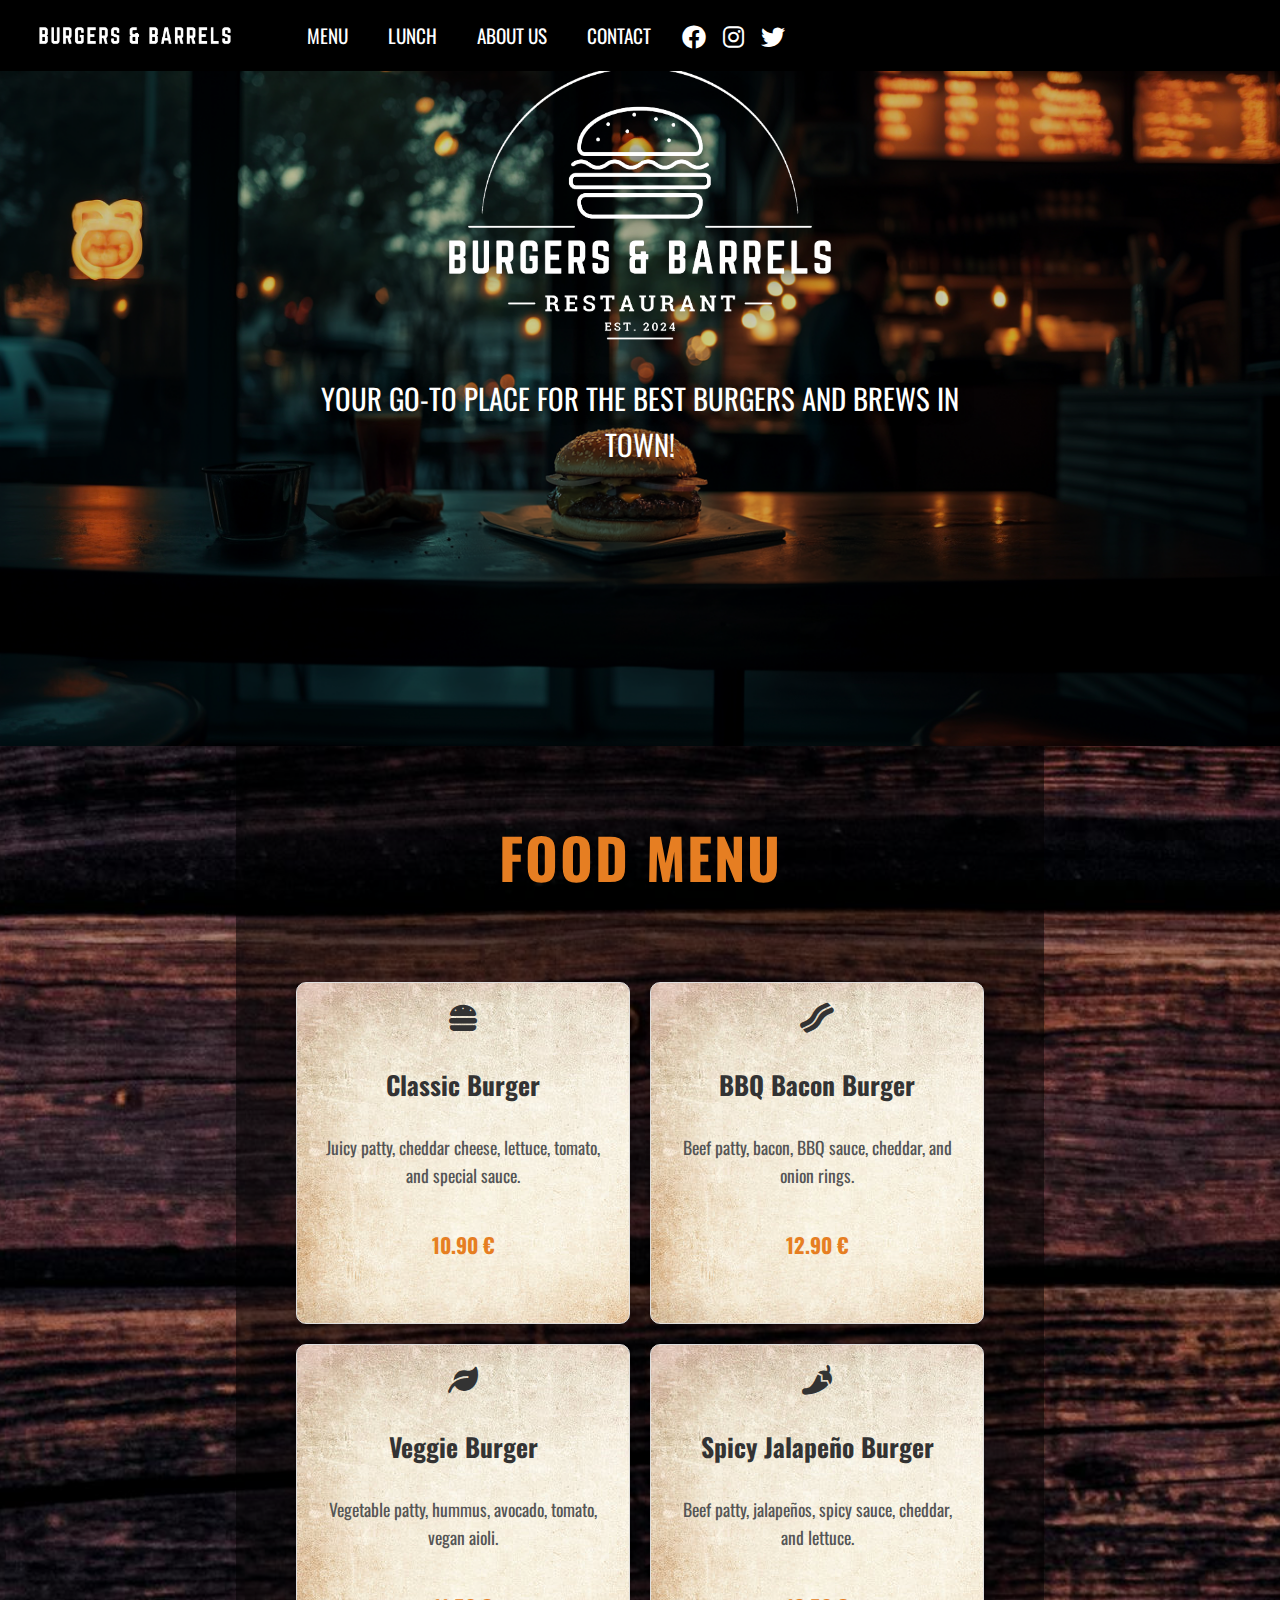
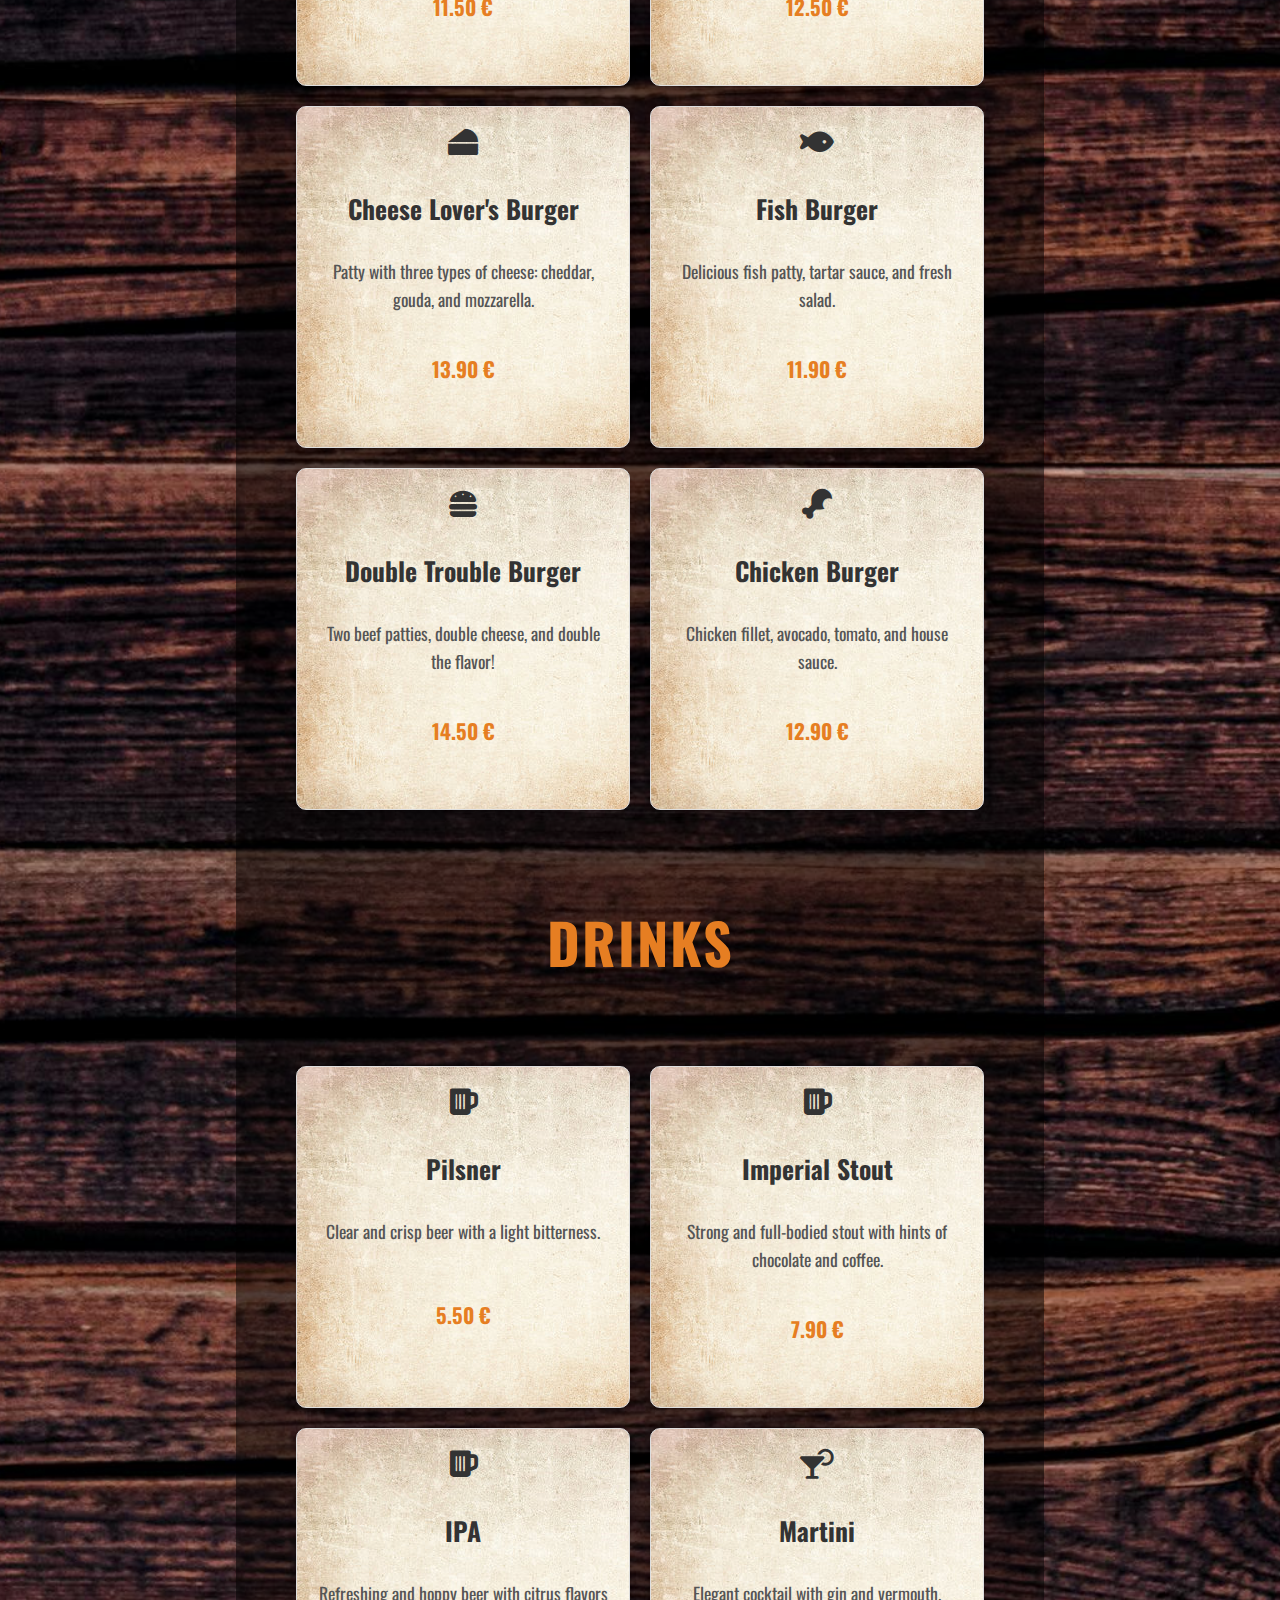
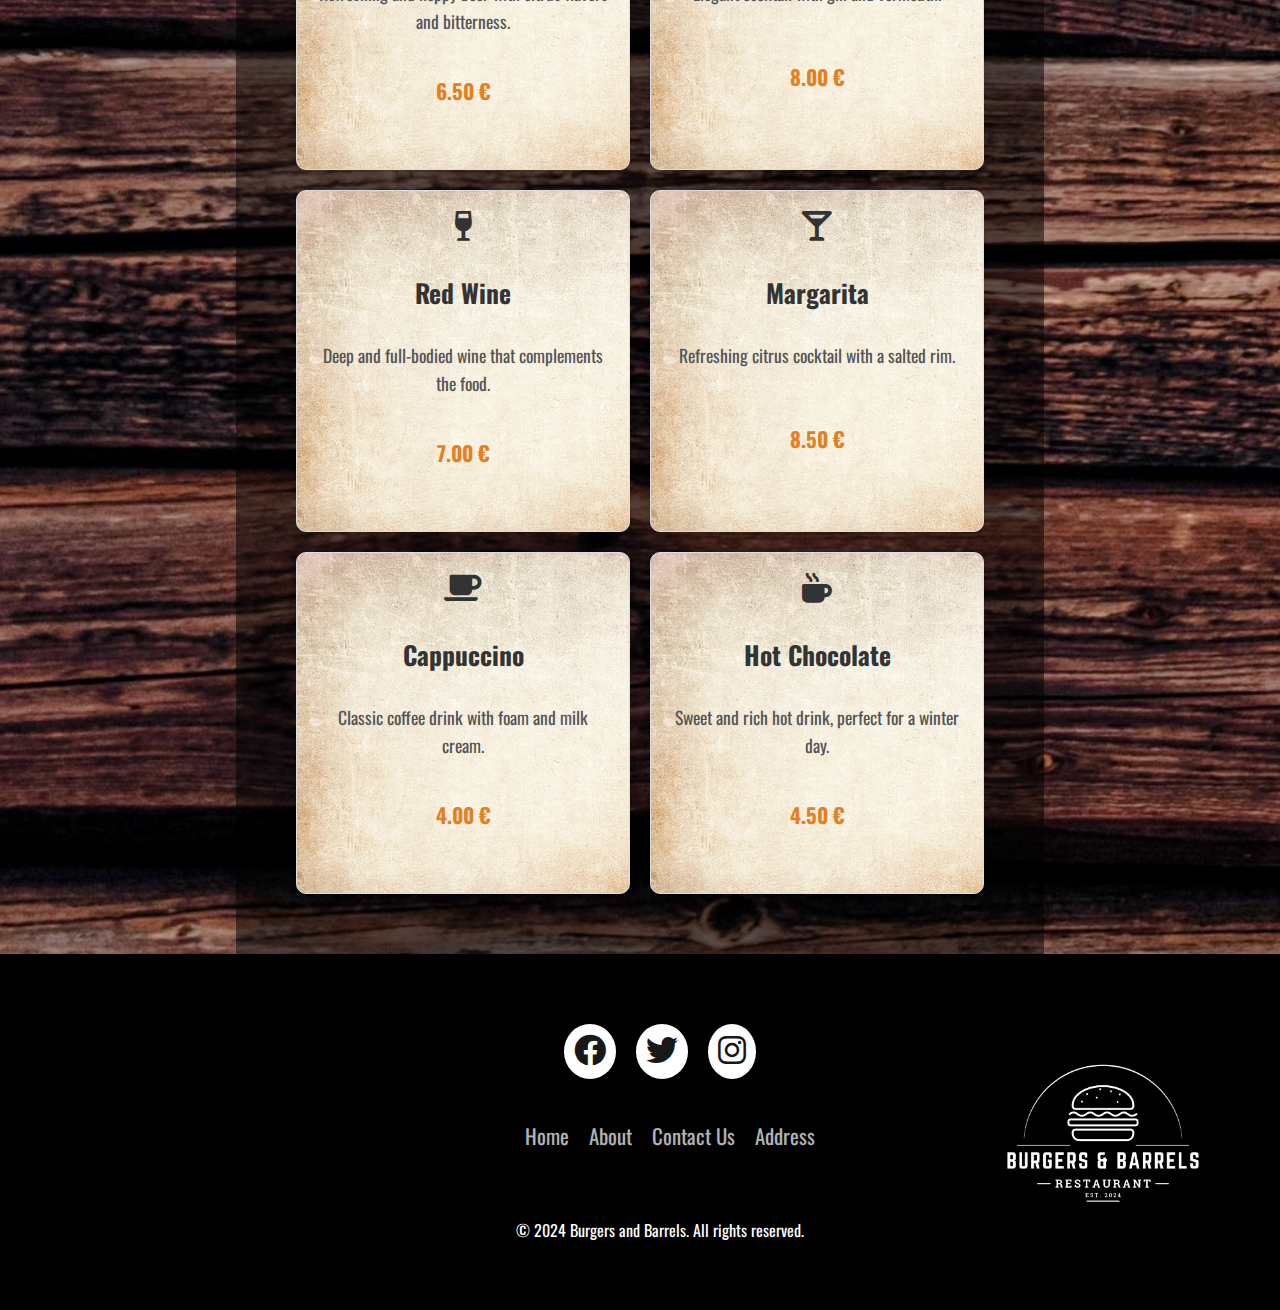
==== commit e51b0b2f: "dlc" ====
--- a/burgers/index.html
+++ b/burgers/index.html
@@ -6,31 +6,39 @@
     <meta name="viewport" content="width=device-width, initial-scale=1.0">
     <title>Burgers and Barrels</title>
     <link rel="stylesheet" href="style.css"> <!-- Link to external CSS -->
+    <link rel="stylesheet" href="https://cdnjs.cloudflare.com/ajax/libs/font-awesome/6.0.0-beta3/css/all.min.css">
     <link rel="preconnect" href="https://fonts.googleapis.com">
     <link rel="preconnect" href="https://fonts.gstatic.com" crossorigin>
-    <link href="https://fonts.googleapis.com/css2?family=Bokor&display=swap" rel="stylesheet">
-    <link href="https://fonts.googleapis.com/css2?family=Protest+Revolution&display=swap" rel="stylesheet">
-
+    <link href="https://fonts.googleapis.com/css2?family=Geologica:wght@100..900&family=Kanit:ital,wght@0,100;0,200;0,300;0,400;0,500;0,600;0,700;0,800;0,900;1,100;1,200;1,300;1,400;1,500;1,600;1,700;1,800;1,900&family=New+Amsterdam&family=Oswald:wght@200..700&family=Roboto+Slab:wght@100..900&family=Shippori+Antique&display=swap" rel="stylesheet">
+    <link rel="stylesheet" href="https://cdnjs.cloudflare.com/ajax/libs/font-awesome/6.7.0/css/all.min.css" integrity="sha512-9xKTRVabjVeZmc+GUW8GgSmcREDunMM+Dt/GrzchfN8tkwHizc5RP4Ok/MXFFy5rIjJjzhndFScTceq5e6GvVQ==" crossorigin="anonymous" referrerpolicy="no-referrer" />
 </head>
 <body>
    
 
     <!-- Header -->
     <header>
-        <img src="images/BB_vector.png" alt="Logo" class="logo">
-        <div class="text-content">
-          <h1>Burgers and Barrels</h1>
-          <p>Your go-to place for the best burgers and brews in town!</p>
-        </div>
-    </header>
-
-   <!-- Navigation Bar -->
-   <nav>
+        <img src="images/BB_text.png" alt="Logo" class="logo">
+        <nav>
+          <a href="#menu"></a><button>MENU</button></a>
+          <a href="#lunch"><button>LUNCH</button></a>
+          <a href="#about"><button>ABOUT US</button></a>
+          <a href="#contact"><button>CONTACT</button></a>
+        </nav>
+          <div class="social-icons">
+            <a href="#" aria-label="Facebook"><i class="fab fa-facebook"></i></a>
+            <a href="#" aria-label="Instagram"><i class="fab fa-instagram"></i></a>
+            <a href="#" aria-label="Twitter"><i class="fab fa-twitter"></i></a>
+        </div>
         
-    <button href="#menu">Menu</button>
-    <button href="#about">About Us</button>
-    <button href="#contact">Contact</button>
-</nav>
+      </header>
+
+   <!-- Hero Image -->
+   <div class="hero">
+        <div class="hero-text">
+          <img src="images/BBvectorVARJO.png" alt="bblogo" class="bblogo"></img>
+            <p>YOUR GO-TO PLACE FOR THE BEST BURGERS AND BREWS IN TOWN!</p>
+        </div>
+   </div>
 
     <!-- Main Content -->
     <main>
@@ -39,117 +47,174 @@
       </section>
 
 
+      
+      
       <section class="menu">
-          <!-- Kortit -->
-          <div class="menu-card">
-              <h2>Classic Burger</h2>
-              <p>Mehevä pihvi, cheddar-juusto, salaatti, tomaatti ja erikoiskastike. </p>
-              <p class="price">10,90 €</p>
-          </div>
-          <div class="menu-card">
-              <h2>BBQ Bacon Burger</h2>
-              <p>Naudanpihvi, pekonia, BBQ-kastike, cheddar ja sipulirenkaita.</p>
-              <p class="price">12,90 €</p>
-          </div>
-          <div class="menu-card">
-              <h2>Veggie Burger</h2>
-              <p>Kasvispihvi, hummusta, hummusta, hummusta ja bataattihummusta.</p>
-              <p class="price">11,50 €</p>
-          </div>
-          <div class="menu-card">
-              <h2>Spicy Jalapeño Burger</h2>
-              <p>Naudanpihvi, jalapeñoja, mausteinen kastike, cheddar ja salaatti.</p>
-              <p class="price">12,50 €</p>
-          </div>
-          <div class="menu-card">
-              <h2>Cheese Lover's Burger</h2>
-              <p>Pihvi kolmella juustolla: cheddar, gouda ja mozzarella.</p>
-              <p class="price">13,90 €</p>
-          </div>
-          <div class="menu-card">
-              <h2>Fish Burger</h2>
-              <p>Herkullinen kala-pihvi, tartarkastike ja raikas salaatti.</p>
-              <p class="price">11,90 €</p>
-          </div>
-          <div class="menu-card">
-              <h2>Double Trouble Burger</h2>
-              <p>Kaksi naudanpihviä, tuplajuusto ja tuplamaku!</p>
-              <p class="price">14,50 €</p>
-          </div>
-          <div class="menu-card">
-              <h2>Chicken Avocado Burger</h2>
-              <p>Broilerifile, avokado, tomaatti ja talon kastike.</p>
-              <p class="price">12,90 €</p>
-          </div>
-      </section>
-      <!-- Drinks Otsikko -->
-
+        <div class="menu-card">
+          <div class="icon-container">
+            <i class="fas fa-hamburger icon"></i>
+          </div>
+          <h2>Classic Burger</h2>
+          <p>Juicy patty, cheddar cheese, lettuce, tomato, and special sauce.</p>
+          <p class="price">10.90 €</p>
+        </div>
+      
+        <div class="menu-card">
+          <div class="icon-container">
+            <i class="fas fa-bacon icon"></i>
+          </div>
+          <h2>BBQ Bacon Burger</h2>
+          <p>Beef patty, bacon, BBQ sauce, cheddar, and onion rings.</p>
+          <p class="price">12.90 €</p>
+        </div>
+      
+        <div class="menu-card">
+          <div class="icon-container">
+            <i class="fas fa-leaf icon"></i>
+          </div>
+          <h2>Veggie Burger</h2>
+          <p>Vegetable patty, hummus, avocado, tomato, vegan aioli.</p>
+          <p class="price">11.50 €</p>
+        </div>
+      
+        <div class="menu-card">
+          <div class="icon-container">
+            <i class="fas fa-pepper-hot icon"></i>
+          </div>
+          <h2>Spicy Jalapeño Burger</h2>
+          <p>Beef patty, jalapeños, spicy sauce, cheddar, and lettuce.</p>
+          <p class="price">12.50 €</p>
+        </div>
+      
+        <div class="menu-card">
+          <div class="icon-container">
+            <i class="fas fa-cheese icon"></i>
+          </div>
+          <h2>Cheese Lover's Burger</h2>
+          <p>Patty with three types of cheese: cheddar, gouda, and mozzarella.</p>
+          <p class="price">13.90 €</p>
+        </div>
+      
+        <div class="menu-card">
+          <div class="icon-container">
+            <i class="fas fa-fish icon"></i>
+          </div>
+          <h2>Fish Burger</h2>
+          <p>Delicious fish patty, tartar sauce, and fresh salad.</p>
+          <p class="price">11.90 €</p>
+        </div>
+      
+        <div class="menu-card">
+          <div class="icon-container">
+            <i class="fas fa-hamburger icon"></i>
+          </div>
+          <h2>Double Trouble Burger</h2>
+          <p>Two beef patties, double cheese, and double the flavor!</p>
+          <p class="price">14.50 €</p>
+        </div>
+      
+        <div class="menu-card">
+          <div class="icon-container">
+            <i class="fas fa-drumstick-bite icon"></i>
+          </div>
+          <h2>Chicken Burger</h2>
+          <p>Chicken fillet, avocado, tomato, and house sauce.</p>
+          <p class="price">12.90 €</p>
+        </div>
+      </section>
+
+      
+      <!-- Drinks Title -->
       <section class="drinks-title">
         <h2>Drinks</h2>
       </section>
-
-    <!-- Juomien lista -->
+      
+      
+      <!-- Drinks Menu -->
       <section class="drinks-menu">
         <div class="menu-card">
-            <h2>Craft Beer</h2>
-            <p>Paikallinen käsityöläisolut.</p>
-            <p class="price">6,50 €</p>
-        </div>
-        <div class="menu-card">
-            <h2>Soda</h2>
-            <p>Valitse limonadi: cola, limonadi, appelsiini.</p>
-            <p class="price">3,00 €</p>
-        </div>
-        <div class="menu-card">
-            <h2>Fresh Juice</h2>
-            <p>Tuoremehu: appelsiini, omena, karpalo.</p>
-            <p class="price">4,00 €</p>
-        </div>
-        <div class="menu-card">
-            <h2>Iced Tea</h2>
-            <p>Raikas jäätee valitsemallasi maulla.</p>
-            <p class="price">3,50 €</p>
-        </div>
-        <div class="menu-card">
-          <h2>Lemonade</h2>
-          <p>Makea ja raikas limonadi, täydellinen janoon.</p>
-          <p class="price">3,50 €</p>
-      </div>
-      <div class="menu-card">
-          <h2>Milkshake</h2>
-          <p>Vaniljainen maidokoktaili, makea ja täyteläinen.</p>
-          <p class="price">5,00 €</p>
-      </div>
-      <div class="menu-card">
-          <h2>Hot Coffee</h2>
-          <p>Tuore, kuuma kahvi, täydellinen lisä burgerille.</p>
-          <p class="price">3,00 €</p>
-      </div>
-      <div class="menu-card">
-          <h2>Iced Coffee</h2>
-          <p>Raikas jääkahvi, makeutettu ja jäädytetty.</p>
-          <p class="price">4,00 €</p>
-      </div>
-
-      </section>
+          <div class="icon-container">
+            <i class="fas fa-beer icon"></i>
+          </div>
+          <h2>Pilsner</h2>
+          <p>Clear and crisp beer with a light bitterness.</p>
+          <p class="price">5.50 €</p>
+        </div>
+      
+        <div class="menu-card">
+          <div class="icon-container">
+            <i class="fas fa-beer icon"></i>
+          </div>
+          <h2>Imperial Stout</h2>
+          <p>Strong and full-bodied stout with hints of chocolate and coffee.</p>
+          <p class="price">7.90 €</p>
+        </div>
+      
+        <div class="menu-card">
+          <div class="icon-container">
+            <i class="fas fa-beer icon"></i>
+          </div>
+          <h2>IPA</h2>
+          <p>Refreshing and hoppy beer with citrus flavors and bitterness.</p>
+          <p class="price">6.50 €</p>
+        </div>
+      
+        <div class="menu-card">
+          <div class="icon-container">
+            <i class="fas fa-cocktail icon"></i>
+          </div>
+          <h2>Martini</h2>
+          <p>Elegant cocktail with gin and vermouth.</p>
+          <p class="price">8.00 €</p>
+        </div>
+      
+        <div class="menu-card">
+          <div class="icon-container">
+            <i class="fas fa-wine-glass icon"></i>
+          </div>
+          <h2>Red Wine</h2>
+          <p>Deep and full-bodied wine that complements the food.</p>
+          <p class="price">7.00 €</p>
+        </div>
+      
+        <div class="menu-card">
+          <div class="icon-container">
+            <i class="fas fa-glass-martini-alt icon"></i>
+          </div>
+          <h2>Margarita</h2>
+          <p>Refreshing citrus cocktail with a salted rim.</p>
+          <p class="price">8.50 €</p>
+        </div>
+      
+        <div class="menu-card">
+          <div class="icon-container">
+            <i class="fas fa-coffee icon"></i>
+          </div>
+          <h2>Cappuccino</h2>
+          <p>Classic coffee drink with foam and milk cream.</p>
+          <p class="price">4.00 €</p>
+        </div>
+      
+        <div class="menu-card">
+          <div class="icon-container">
+            <i class="fas fa-mug-hot icon"></i>
+          </div>
+          <h2>Hot Chocolate</h2>
+          <p>Sweet and rich hot drink, perfect for a winter day.</p>
+          <p class="price">4.50 €</p>
+        </div>
+      </section>
+      
+      
+      
 
 
 
 
 
   
-      <!-- About and Contact sections next to each other at the bottom -->
-<section class="bottom-sections">
-  <div class="about-card">
-      <h2>About Us</h2>
-      <p>Burgers and Barrels is dedicated to serving delicious burgers paired with the perfect craft beer experience.</p>
-  </div>
-
-  <div class="contact-card">
-      <h2>Contact Us</h2>
-      <p>Visit us at Main Street, Cityville, or give us a call at (123) 456-7890.</p>
-  </div>
-</section>
+    
+
 
 
   </main>
@@ -157,7 +222,32 @@
  
     <!-- Footer -->
     <footer>
-        <p>&copy; 2024 Burgers and Barrels. All rights reserved.</p>
+        <div class="footercontainer">
+            <div class="socialIcons">
+                <a href=""><i class="fa-brands fa-facebook"></i></a>
+                <a href=""><i class="fa-brands fa-twitter"></i></a>
+                <a href=""><i class="fa-brands fa-instagram"></i></a>
+            </div>
+            <div class="footerNav">
+                <ul class="no-bullets">
+                    <li><a href="">Home</a></li>
+                    <li><a href="">About</a></li>
+                    <li><a href="">Contact Us</a></li>
+                    <li><a href="">Address</a></li>
+                </ul>
+             
+         </div>
+         <!-- Add image to the footer -->
+        <div class="footerImage">
+          <img src="images/BB vectorW.png" alt="Footer Image" />
+      </div>
+         <div class="footerBottom">
+            <p>&copy; 2024 Burgers and Barrels. All rights reserved.</p>
+        </div> 
+
+
+
+        
     </footer>
 
 </body>
--- a/burgers/style.css
+++ b/burgers/style.css
@@ -1,6 +1,9 @@
+html {
+  font-family: "Oswald", sans-serif;
+}
+
 /* Yleiset tyylit */
 body {
-  font-family: Arial, sans-serif;
   margin: 0;
   padding: 0;
   line-height: 1.6;
@@ -13,125 +16,128 @@
   position: relative; /* Sijoittaa mahdollisen tummennuskerroksen */
 }
 
-body::before {
-  content: '';
+/* Header-osio */
+header {
+  display: flex;
+  align-items: center; /* Keskittää elementit pystysuunnassa */
+  padding: 10px 10px;
+  background-color: #000;
+}
+
+header .logo {
+  width: 250px; /* Suurempi logo */
+  margin-right: 18px; /* Etäisyys navigointiin */
+}
+
+/* Sosiaalisen median ikonit */
+header .social-icons {
+  display: flex;
+  gap: 17px; /* Etäisyys ikonien välillä */
+}
+
+header .social-icons a {
+  color: white;
+  font-size: 1.5rem;
+  text-decoration: none;
+  transition: color 0.3s;
+}
+
+header .social-icons a:hover {
+  color: #e67e22; /* Hover-väri */
+}
+
+.bblogo {
+  width: 500px; /* Adjust the width to make the image smaller */
+  height: 500px; /* Maintain aspect ratio */
+  transform: translateY(-40px);
+  
+}
+
+header .text-content {
+  flex: 1;
+  text-align: center; /* Tekstit keskitetty */
+  display: flex;
+  justify-content: center;
+  flex-direction: column;
+  z-index: 1; /* Tekstit ovat päällä tummennuksen */
+}
+
+
+/* Navigaatiopalkki */
+nav {
+  display: flex;
+  gap: 18px; /* Etäisyys nappien välillä */
+  padding-right: 20px;
+}
+
+/*nav button fontti*/ 
+button {
+  text-decoration: none;
+  font-family: "Oswald", sans-serif;
+  cursor: pointer;
+}
+
+nav button {
+  background-color: rgb(0, 0, 0);
+  color: white;
+  border: 1.5px solid rgb(0, 0, 0);
+  border-radius: 5px;
+  padding: 10px 10px;
+  font-size: 1.2rem;
+  font-weight: 400;
+  cursor: pointer;
+  transition: background-color 0.3s ease, transform 0.2s ease;
+  text-transform: uppercase;
+  display: inline-block; /* Varmistaa, että napit ovat vierekkäin */
+}
+
+nav button:hover {
+  color: #e67e22;
+}
+
+/* Hero image */
+.hero {
+  position: relative;
+  width: 100%;
+  height: 75vh; /* Voit säätää korkeutta tarpeen mukaan */
+  overflow: hidden; /* Piilottaa osittain ulottuvan kuvan */
+  background-image: url("images/header.png");
+  background-size: cover;
+  background-position: center;
+  background-repeat: no-repeat;
+}
+
+.hero::before {
+  content: ''; /* Empty content to create the overlay */
   position: absolute;
   top: 0;
   left: 0;
+  right: 0;
+  bottom: 0;
+  background-color: rgba(0, 0, 0, 0.2); /* Dark overlay, adjust opacity as needed */
+  z-index: 1; /* Ensure overlay is on top of the background image */
+}
+
+.hero-image {
   width: 100%;
   height: 100%;
-  background-color: rgba(0, 0, 0, 0.1); /* Tumma läpinäkyvä tausta */
-  z-index: -1; /* Tummennuskerros on taustalla */
-}
-
-/* Header-osio */
-header {
-  position: relative;
-  display: flex;
-  align-items: center; /* Keskittää sisällön pystysuunnassa */
-  justify-content: center; /* Keskittää sisällön vaakasuunnassa */
-  padding: 20px;
-  height: 300px;
-  flex-wrap: wrap; /* Sallii joustavan sisällön */
-  background-image: url("images/header.png");
-  background-size: cover; /* Kuvan koko täyttämään koko alue */
-  background-position: center 55%; /* Keskittää kuvan ja siirtää sitä hieman ylöspäin */
-}
-
-header::before {
-  content: '';
+}
+
+.hero-text {
   position: absolute;
-  top: 0;
-  left: 0;
-  width: 100%;
-  height: 100%;
-  background-color: rgba(0, 0, 0, 0.2); /* Tumma läpinäkyvä tausta */
-  z-index: 0; /* Tummennuskerros on taustalla */
-}
-
-/* Logo vasemmalle */
-header .logo {
-  width: 400px; /* Suurempi kuva työpöydällä */
-  height: auto; /* Säilyttää mittasuhteet */
-  position: absolute;
-  left: 150px; /* Kiinnitetään logo vasempaan laitaan */
-  top: 50%;
-  transform: translateY(-50%); /* Pystykeskitys */
-  z-index: 1; /* Logo on päällä tummennuksen */
-}
-
-/* Keskitetty tekstisisältö */
-header .text-content {
-  flex: 1;
-  text-align: center; /* Tekstit keskitetty */
-  display: flex;
-  justify-content: center;
-  flex-direction: column;
-  z-index: 1; /* Tekstit ovat päällä tummennuksen */
-}
-
-header h1 {
-  
-  font-family: "Bokor", system-ui;
-  font-weight: 400;
-  font-style: normal;
-  
+  top: 35%;
+  left: 50%;
+  transform: translate(-50%, -50%);
+  text-align: center;
   color: white;
-  font-size: 5rem; /* Suurempi otsikko työpöydällä */
-  margin: 0;
-}
-
-header p {
-  font-family: "Protest Revolution", sans-serif; /* Lisää haluamasi fontti */
-  font-weight: 400; /* Voit säätää painon tarpeen mukaan */
-  font-style: normal; /* Voit säätää tyylin tarpeen mukaan */
-  font-optical-sizing: auto; /* Optimaalinen fontin kokosääntö */
-  color: white;
-  font-size: 2rem; /* Suurempi kappaleteksti työpöydällä */
+  z-index: 1; /* Teksti on päällä kuvan */
+  text-shadow: #000 1px 0 13px;
+}
+
+.hero-text p {
+  font-size: 1.8rem;
   margin-top: 10px;
-}
-
-/* Navigaatiopalkki */
-nav {
-  background-color: black;
-  display: flex;
-  justify-content: center; /* Keskittää navigaation */
-  align-items: center;
-  
-  position: relative;
-  height: 50px; /* Pienempi korkeus */
-}
-
-nav::before {
-  content: '';
-  position: absolute;
-  top: 0;
-  left: 0;
-  width: 100%;
-  height: 100%;
-  background-color: rgba(0, 0, 0, 0.2); /* Tumma läpinäkyvä tausta */
-  z-index: -1; /* Tummennuskerros on taustalla */
-}
-
-nav button {
-  background-color: rgb(70, 70, 70);
-  color: white;
-  border: 1.5px solid white;
-  border-radius: 5px;
-  padding: 10px 35px;
-  margin: 30px; /* Vähentänyt marginaalia nappejen välillä */
-  font-size: 1rem;
-  cursor: pointer;
-  transition: background-color 0.3s, transform 0.2s;
-  font-family: "Protest Revolution", sans-serif; /* Lisää haluamasi fontti */
-  font-weight: 400; /* Voit säätää painon tarpeen mukaan */
-  font-style: normal; /* Voit säätää tyylin tarpeen mukaan */
-  font-size: 1.5rem;
-}
-
-nav button:hover {
-  background-color: #e67e22;
-  transform: scale(1.1);
+  transform: translateY(-130px);
 }
 
 
@@ -139,187 +145,287 @@
 main {
   padding: 20px;
   text-align: center;
-}
-/* Otsikon tyylit Food Menu ja Drinks */
-section.menu-title,
-section.drinks-title {
-  font-family: "Bokor", system-ui;
+  background-color: rgba(0, 0, 0, 0.5); /* Tumman läpikuultava tausta */
+  max-width: 60%;
+  margin: auto;
+}
+
+/* Otsikon tyylit */
+/* Otsikkojen ulkoasu */
+section.menu-title, section.drinks-title {
   font-weight: 400;
-  font-style: normal;
   text-align: center;
-  margin: 40px 40%;
-  background-color: #000000;
-  padding: 0px 60px;
+  margin: 40px auto;
+  max-width: 50%;
+ 
+
   border-radius: 30px;
-  background-color: rgba(0, 0, 0, 0.7); /* Tumma läpinäkyvä tausta */
-
-}
-
-section.menu-title h2,
-section.drinks-title h2 {
+  box-shadow: 0 4px 10px rgba(0, 0, 0, 0.2); /* Pehmeä varjo otsikolle */
+}
+
+section.menu-title h2, section.drinks-title h2 {
   font-size: 3.5rem;
   color: #e67e22;
   margin-bottom: 20px;
-}
-
-/* Juomien lista */
-section.drinks-menu {
+  text-transform: uppercase; /* Lisää tyylikkään isojen kirjainten efektin */
+  letter-spacing: 2px; /* Lisää välimatkaa kirjainten väliin */
+  
+}
+
+/* Juomien ja ruokalistojen kortit */
+section.drinks-menu, section.menu {
   display: grid;
   grid-template-columns: repeat(auto-fit, minmax(250px, 1fr));
   gap: 20px;
   max-width: 1200px;
   margin: 0 auto;
-}
-
-section.menu {
-  display: grid;
-  grid-template-columns: repeat(auto-fit, minmax(250px, 1fr));
-  gap: 20px;
-  max-width: 1200px;
-  margin: 0 auto;
-}
-
+  padding: 40px; /* Lisää tilaa korttien ympärille */
+}
+
+/* Korttien yleinen ulkoasu */
 .menu-card {
   background-color: #ffffff;
-  border: 3px solid #000000;
+  border: 1px solid hsl(0, 0%, 87%);
   border-radius: 10px;
   padding: 20px;
-  box-shadow: 0 8px 16px rgba(0, 0, 0, 0.15); /* Pehmeämpi varjo */
-  transition: transform 0.3s, box-shadow 0.3s; /* Lisää varjon muutosta */
-}
-
-.menu-card:hover {
-  transform: scale(1.05); /* Skaalautuu hieman suuremmaksi hoverilla */
-  box-shadow: 0 12px 20px rgba(0, 0, 0, 0.15); /* Lisää varjoa hoverilla */
-  background-color: #f9f9f9; /* Vaaleampi tausta hoverilla */
-}
-
+  box-shadow: 0 4px 6px rgba(0, 0, 0, 0.1), 0 1px 3px rgba(0, 0, 0, 0.08);
+  position: relative;
+  background: url('images/paper.jpg');
+  transition: transform 0.3s, box-shadow 0.3s;
+  display: flex;
+  flex-direction: column;
+  justify-content: flex-start; /* Varmistaa, että tekstit ovat ylhäällä */
+  height: 300px; /* Kiinteä korkeus, jotta kaikki kortit ovat saman korkuisia */
+}
+
+.icon-container {
+  display: flex;
+  justify-content: center;
+  margin-bottom: 10px; /* Väli ikonin ja otsikon välillä */
+  z-index: 2;
+  font-size: 30px;
+  
+  
+}
 
 .menu-card h2 {
-  font-family: 'Roboto', sans-serif; /* Käytetään tyylikästä fonttia */
-  font-size: 1.6rem; /* Hieman suurempi otsikko */
+  font-size: 1.6rem;
   color: #333;
+  text-align: center; /* Keskittää otsikon */
   margin-bottom: 10px;
+  z-index: 2;
 }
 
 .menu-card p {
   font-size: 1.1rem;
-  color: #555; /* Hieman vaaleampi väri selkeyttää tekstin lukemista */
+  color: #555;
+  flex-grow: 1; /* Varmistaa, että kuvaus vie tilaa ja hinnat jäävät alas */
+  z-index: 2;
 }
 
 .menu-card .price {
   font-weight: bold;
-  color: #e67e22; /* Kirkas oranssi väri hinnoille */
+  color: #e67e22;
   font-size: 1.3rem;
-}
-
-/* About ja Contact osiot */
-section.about,
-section.contact {
-  background-color: rgba(255, 255, 255, 0.8);
-  border: 2px solid #e67e22;
-  border-radius: 10px;
-  padding: 20px;
-  margin: 20px auto;
-  max-width: 800px;
-  text-align: center;
-  box-shadow: 0 4px 8px rgba(0, 0, 0, 0.1);
-}
-
-section.about h2,
-section.contact h2 {
-  font-size: 2rem;
-  color: #e67e22;
-  margin-bottom: 10px;
-}
-
-section.about p,
-section.contact p {
-  font-size: 1.1rem;
-  color: #333;
-}
+  margin-top: auto; /* Pystysuuntainen tasaus, jotta hinta tulee alas */
+}
+
+
 
 /* Footer */
 footer {
-  background-color: #333;
+  background-color: black;
+}
+.footerImage img {
+  position: absolute; /* Allows the image to be positioned relative to the footer container */
+  bottom: 15%; /* Adjust distance from the bottom */
+  right: 7%; /* Adjust distance from the right */
+  max-width: 250px; /* Set a reasonable size for the image */
+  height: auto; /* Maintain aspect ratio */
+}
+
+.footercontainer {
+  width: 100%;
+  padding: 30px 20px;
+  position: relative;
+}
+.socialIcons{
+  display: flex;
+  justify-content: center;
+  padding-top: 30px;
+}
+.socialIcons a{
+  text-decoration: none;
+  padding: 10px;
+  background-color: white;
+  margin: 10px;
+  border-radius: 50%;
+}
+.socialIcons a i{
+  font-size: 2em;
+  color: black;
+  opacity: 0.9;
+}
+
+
+/*Footer Hover effect for icons*/
+.socialIcons a:hover{
+  background-color: #e67e22;
+  transition: 0.5s;
+}
+.socialIcons a:hover i{
   color: white;
-  text-align: center;
-  padding: 10px 0;
-}
-
-footer p {
-  font-size: 0.9rem;
-  margin: 0;
-}
+  transition: 0.5s;
+}
+.footerNav{
+  margin: 30px 0;
+  text-decoration: none;
+  width: 100%;
+}
+
+.footerNav ul li{
+  text-decoration: none;
+  list-style-type: none;
+
+}
+.footerNav ul{
+  display: flex;
+  justify-content: center;
+  text-decoration: none;
+  list-style-type: none;
+}
+.footerNav ul li a{
+color: white;
+margin-right: 20px;
+text-decoration: none;
+font-size: 1.3em;
+opacity: 0.7;
+transition: 0.5s;
+}
+.footerNav ul li a:hover{
+  opacity: 1;
+}
+.footerBottom{
+ background-color: #000; 
+ padding: 20px;
+ text-align: center;
+}
+.footerBottom p{
+  color: white;
+}
+
+
 
 /* Responsiiviset tyylit */
-@media screen and (max-width: 768px) {
+@media screen and (max-width: 1024px) {
   header {
+    flex-direction: column;
     height: auto;
-    padding: 10px;
-    flex-direction: column; /* Järjestetään sisältö pystysuuntaan */
+    padding: 15px;
+  }
+
+  header h1 {
+    font-size: 3rem;
+  }
+
+  header p {
+    font-size: 1.5rem;
   }
 
   header .logo {
-    position: relative;
-    margin-bottom: 10px;
+    width: 250px;
     left: 0;
     top: 0;
-    transform: none; /* Poistetaan transform mobiilissa */
-  }
-
-  header .text-content {
-    flex: none;
+    margin: 10px auto;
+    transform: none;
+    position: relative;
+  }
+
+  nav {
+    flex-direction: column;
+    height: auto;
+  }
+
+  nav button {
+    font-size: 1rem;
+    padding: 8px 15px;
+  }
+
+  section.menu, section.drinks-menu {
+    grid-template-columns: repeat(auto-fit, minmax(200px, 1fr));
+    gap: 15px;
+  }
+
+  section.menu-title, section.drinks-title {
+    margin: 20px 10%;
+    padding: 10px;
+  }
+
+  section.about, section.contact {
+    margin: 10px;
+    padding: 15px;
+  }
+}
+
+@media screen and (max-width: 480px) {
+  header h1 {
+    font-size: 2rem;
+  }
+
+  header p {
+    font-size: 0.9rem;
+  }
+
+  .menu-card {
+    padding: 10px;
+    font-size: 0.9rem;
+  }
+
+  nav button {
+    font-size: 1rem;
+    padding: 8px 20px;
+  }
+
+  .about-card, .contact-card {
+    width: 100%;
+    margin: 10px 0;
+  }
+
+  .bottom-sections {
+    flex-direction: column;
+    align-items: center;
+  }
+}
+
+
+@media (max-width: 480px) {
+  footer {
     text-align: center;
   }
 
-  header h1 {
-    font-size: 2rem; /* Pienempi otsikko mobiilissa */
-  }
-
-  header p {
-    font-size: 1rem; /* Pienempi kappaleteksti mobiilissa */
-  }
-
-  nav {
-    flex-direction: column; /* Navigaation asettelu pystysuuntaan mobiilissa */
-  }
-
-  nav button {
+  .footerNav ul {
+    flex-direction: column;
+    padding: 0;
+  }
+
+  .footerNav ul li {
     margin: 5px 0;
-    width: 90%;
-  }
-
-  section.menu {
-    grid-template-columns: 1fr; /* Yksi sarake mobiilissa */
-  }
-}
-/* Bottom sections */
-.bottom-sections {
-  display: flex;
-  justify-content: space-around; /* Jakaa tilaa tasaisesti korttien välillä */
-  margin: 20px auto;
-  max-width: 1200px;
-}
-
-.about-card, .contact-card {
-  background-color: #333; /* Musta tausta */
-  color: white; /* Valkoinen teksti */
-  padding: 20px;
-  border-radius: 10px;
-  width: 45%; /* Määritetään kortin leveys */
-  text-align: center;
-  box-shadow: 0 4px 8px rgba(0, 0, 0, 0.1);
-}
-
-.about-card h2, .contact-card h2 {
-  font-size: 2rem;
-  color: #e67e22; /* Oranssi väri otsikoille */
-  margin-bottom: 10px;
-}
-
-.about-card p, .contact-card p {
-  font-size: 1.1rem;
-  color: #fff;
-}
-
+  }
+
+  .footerNav ul li a {
+    font-size: 1rem; /* Smaller font for better fit */
+    margin: 0;
+  }
+
+  .socialIcons a {
+    font-size: 1.5em; /* Adjust icon size */
+    margin: 5px;
+  }
+}
+@media (max-width: 768px) {
+  .footerImage img {
+      display: none;
+  }
+}
+
+
